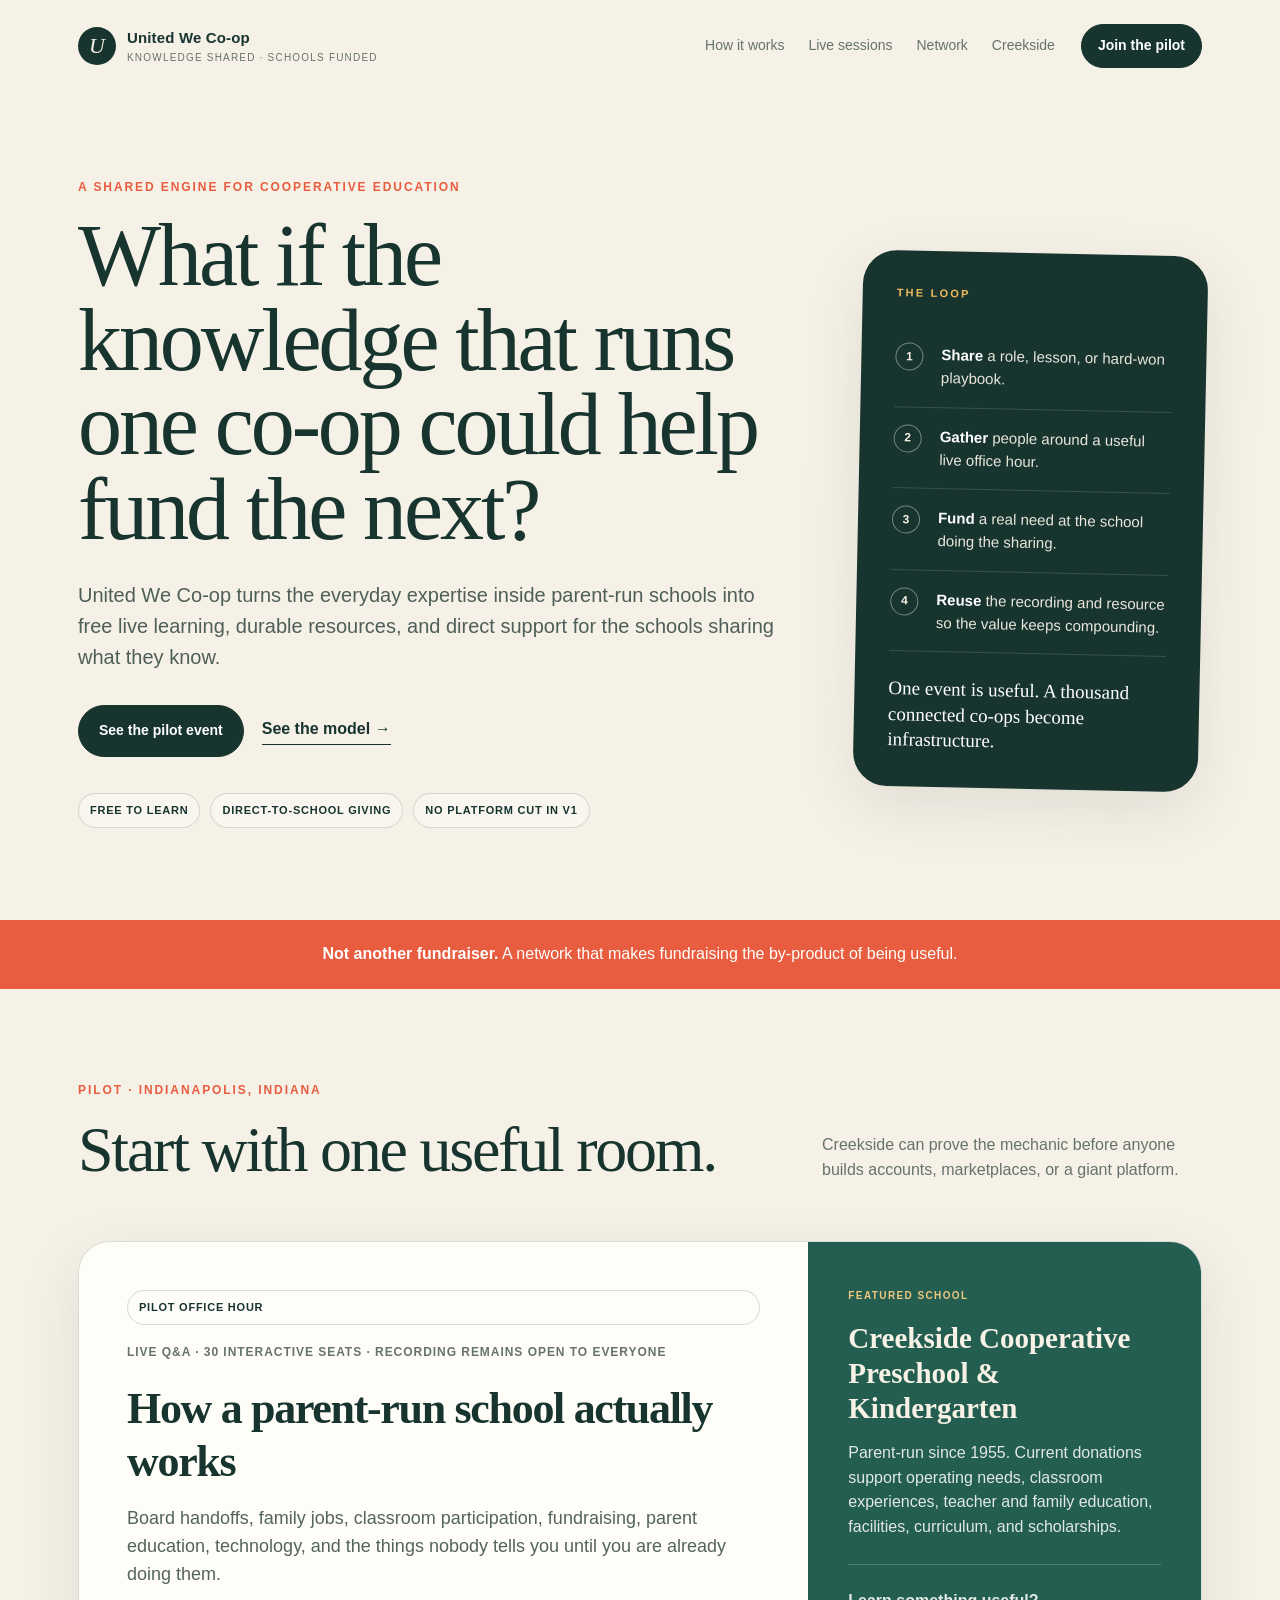
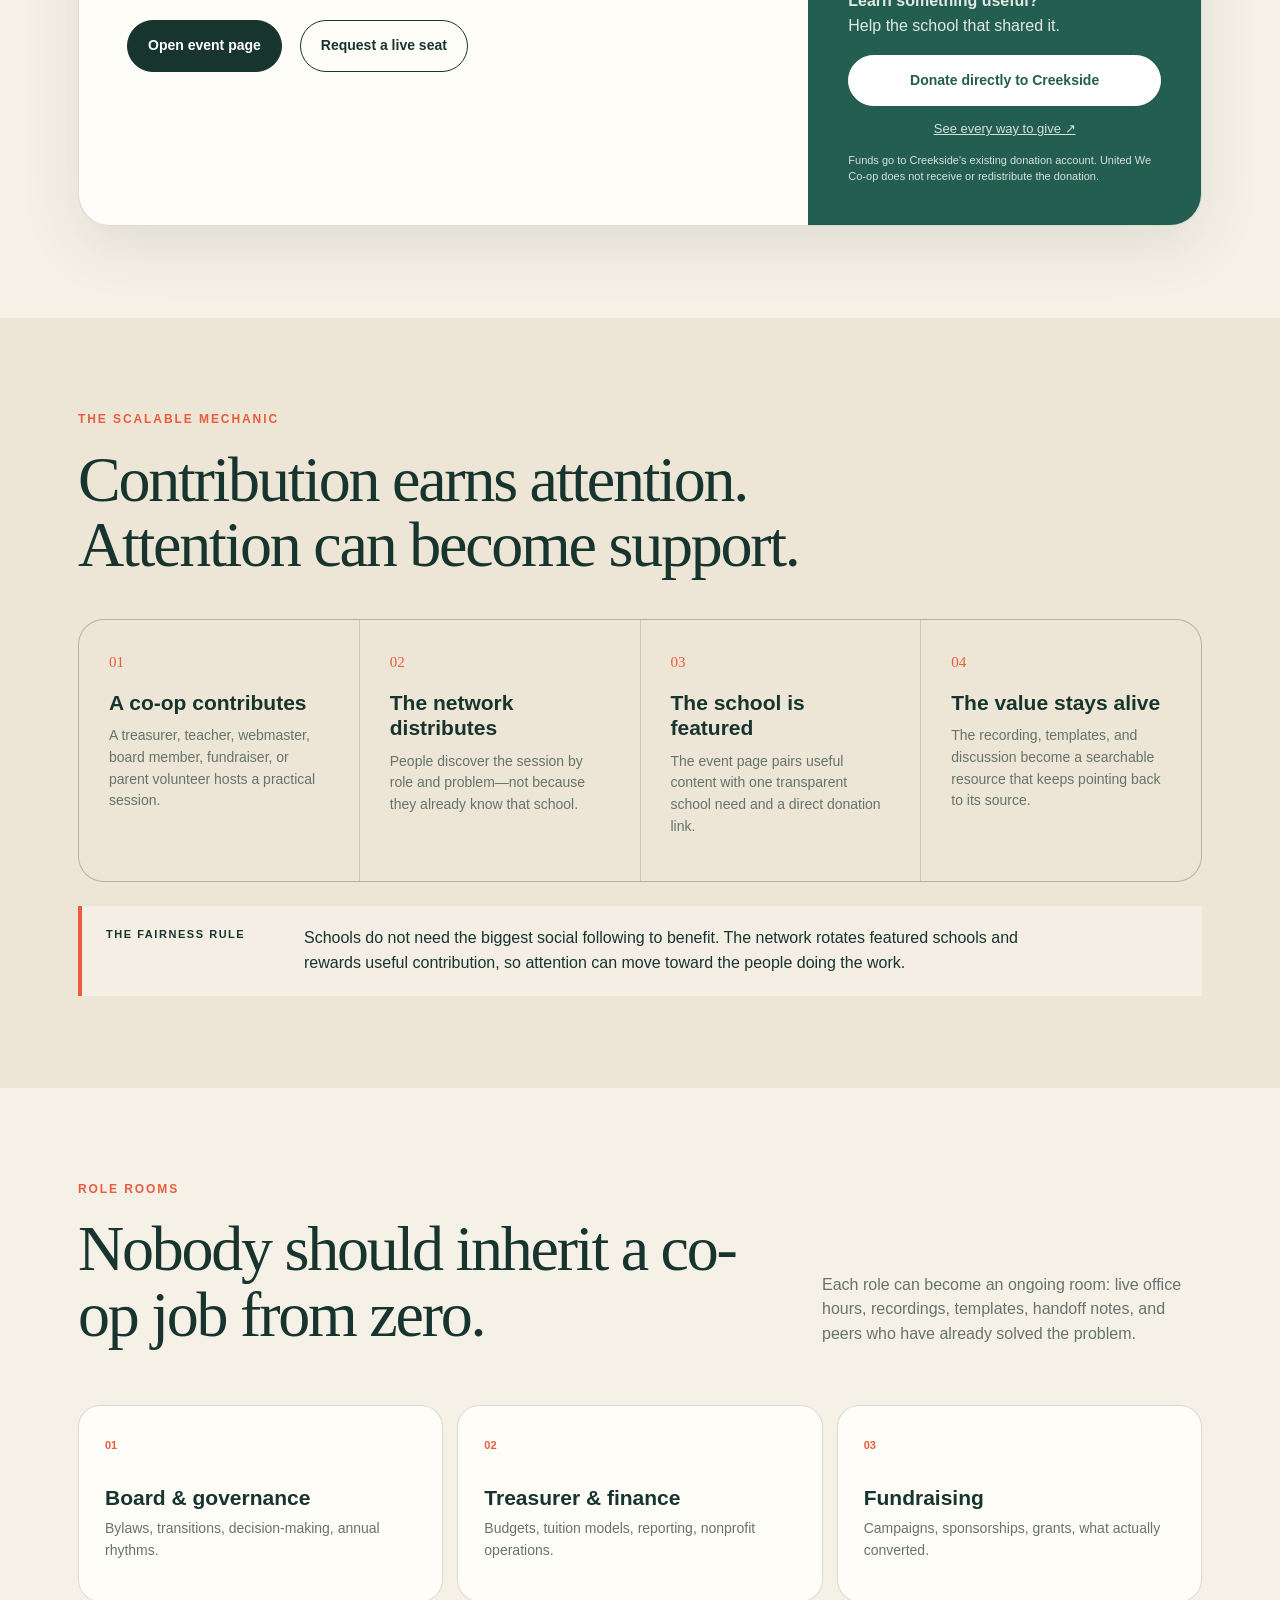
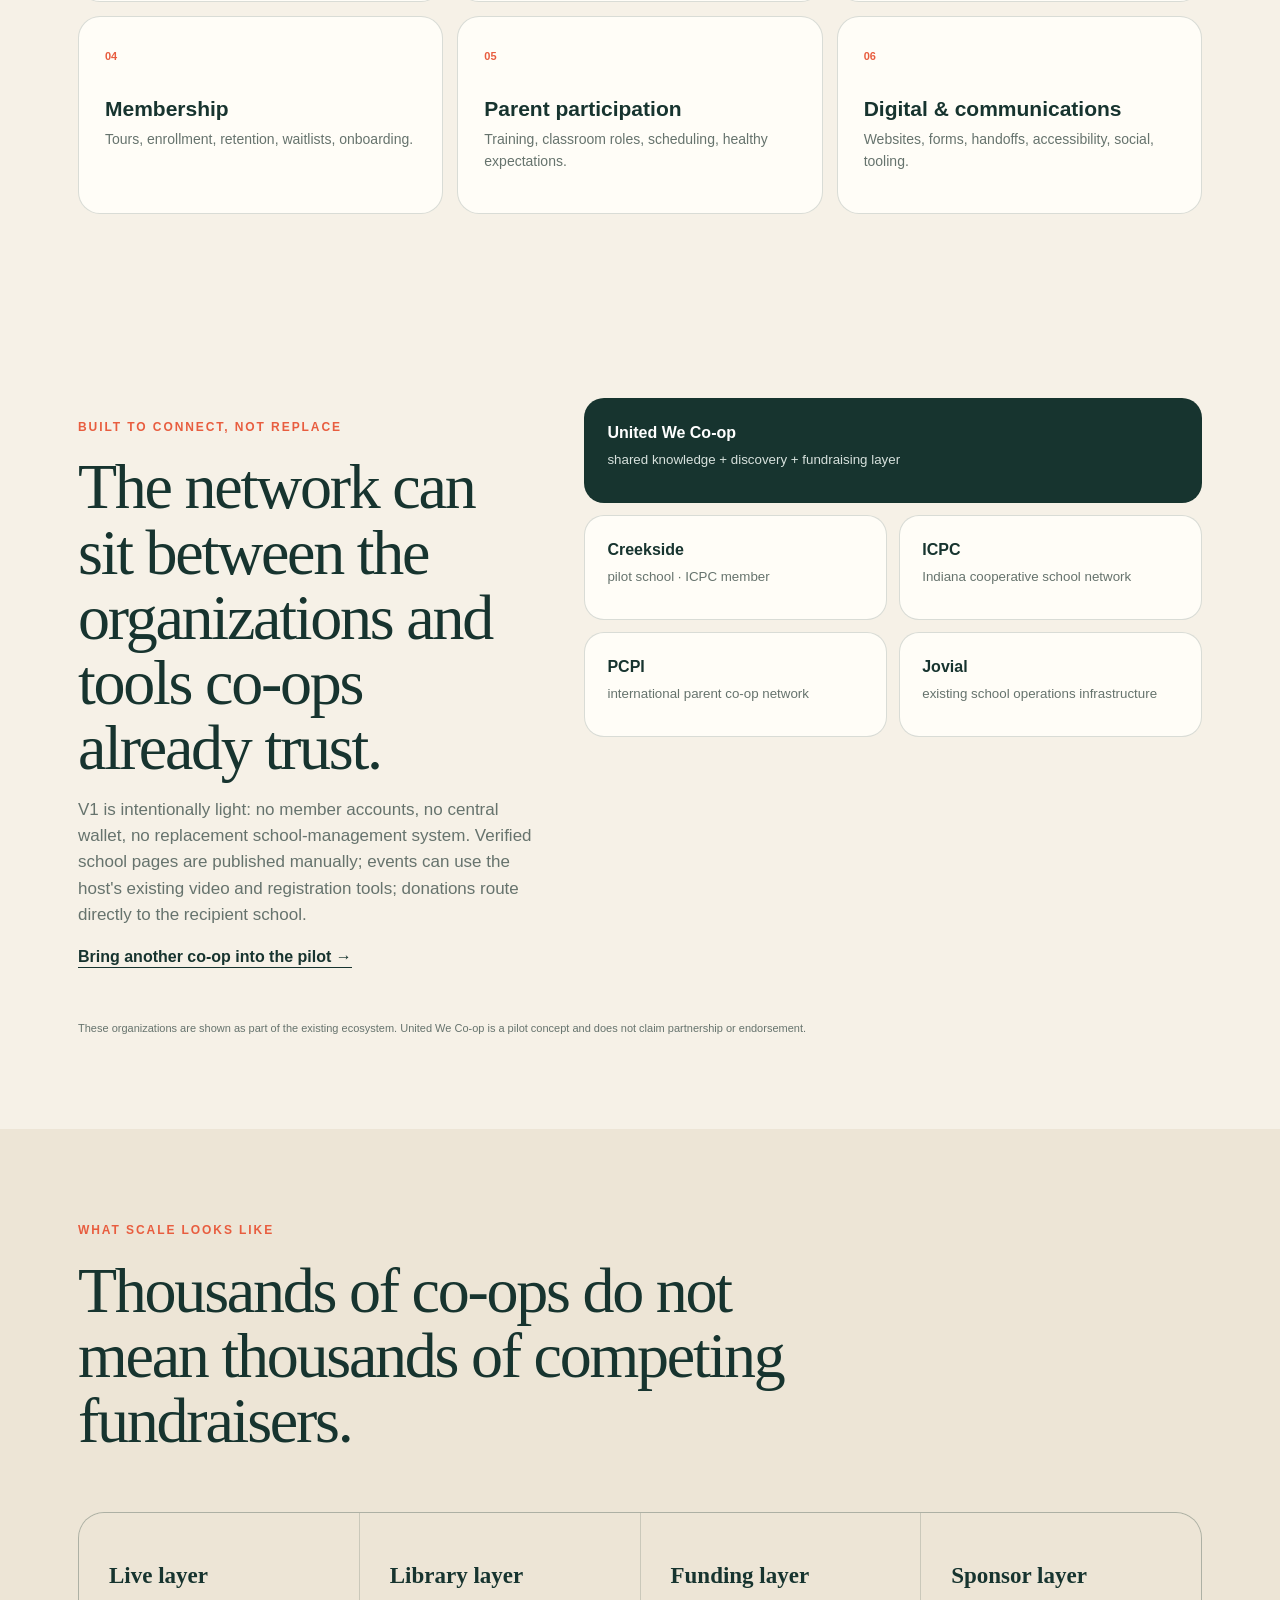
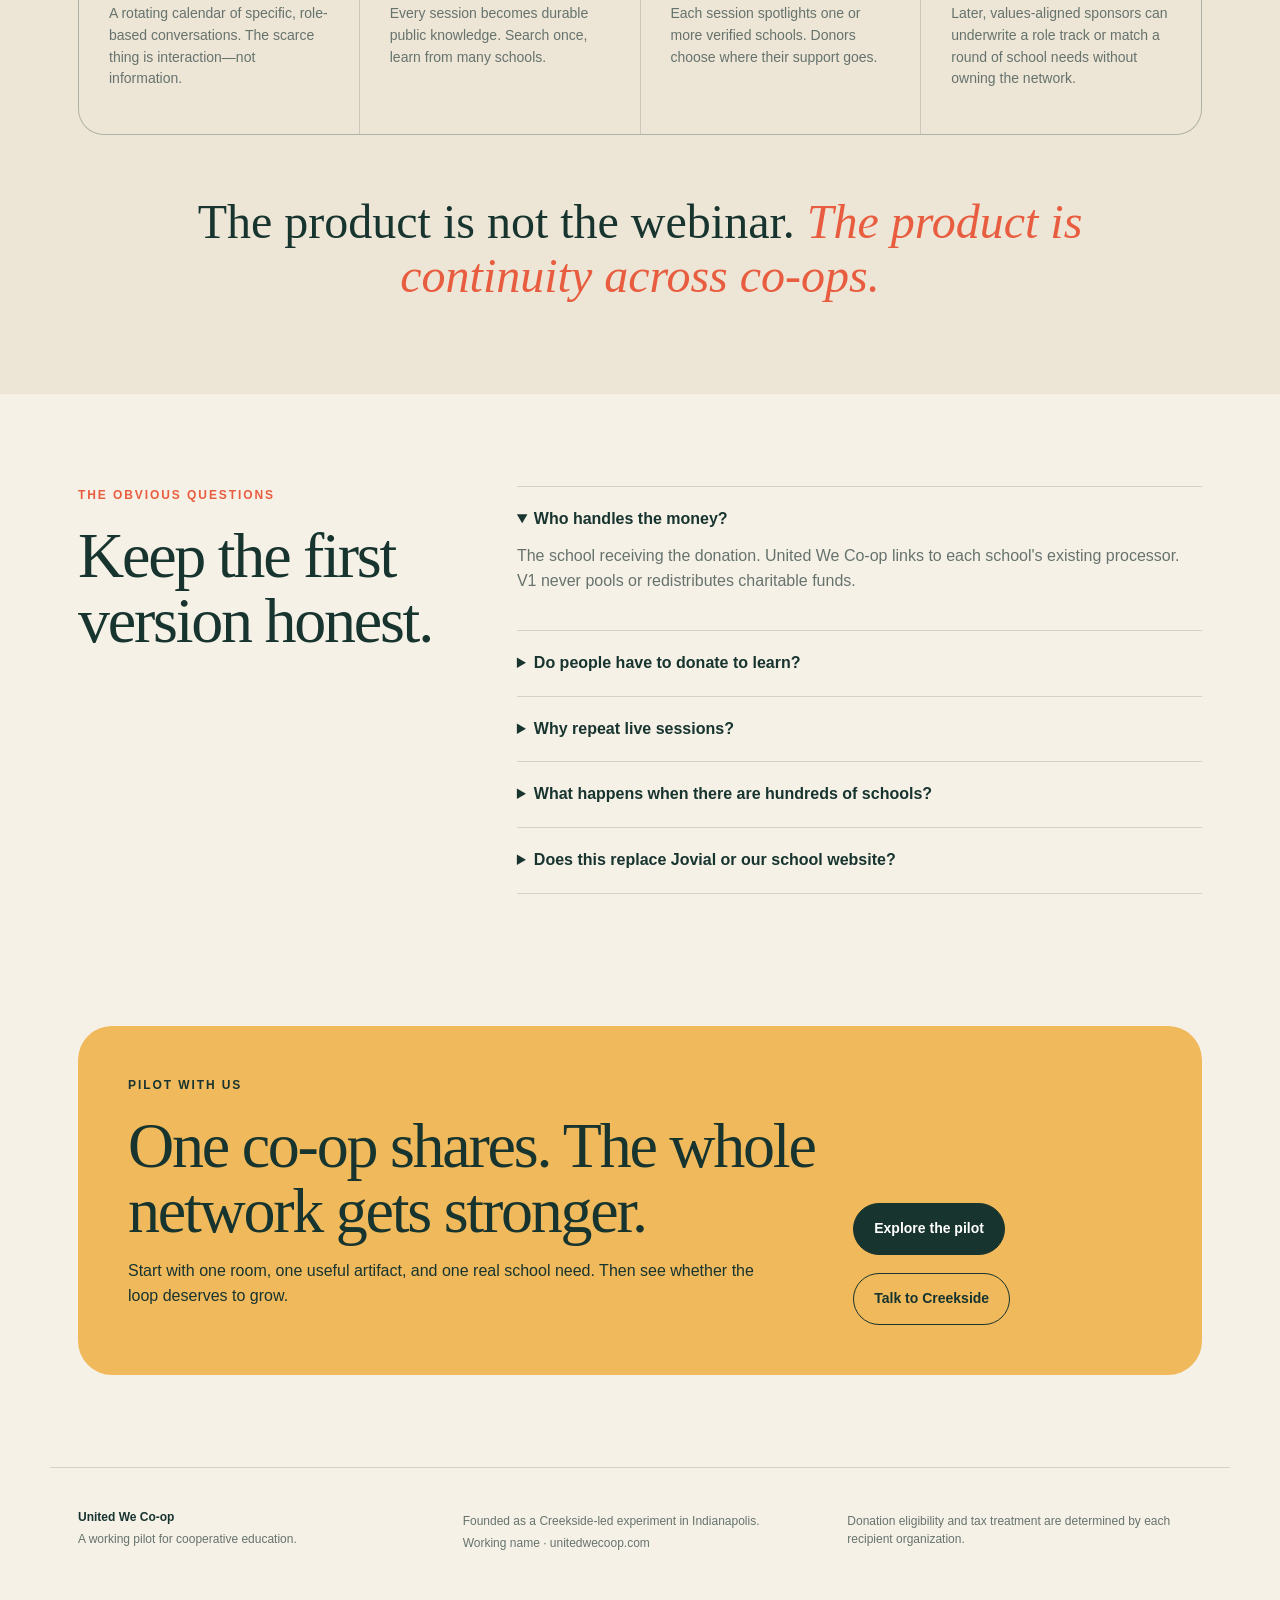
==== index.html @ facfd50f "Initial United We Co-op V1" ====
<!doctype html>
<html lang="en">
<head>
  <meta charset="utf-8">
  <meta name="viewport" content="width=device-width,initial-scale=1">
  <meta name="description" content="United We Co-op is a shared knowledge and fundraising network for cooperative education. Learn from people doing the work, then fund the schools making it possible.">
  <meta name="theme-color" content="#f4efe5">
  <title>United We Co-op — Knowledge shared. Schools funded.</title>
  <link rel="stylesheet" href="/styles.css">
  <script defer src="/app.js"></script>
</head>
<body>
  <a class="skip-link" href="#main">Skip to content</a>
  <header class="site-header">
    <a class="brand" href="/" aria-label="United We Co-op home">
      <span class="brand-mark" aria-hidden="true">U</span>
      <span><strong>United We Co-op</strong><small>knowledge shared · schools funded</small></span>
    </a>
    <nav class="nav" aria-label="Primary">
      <a href="#how">How it works</a>
      <a href="#live">Live sessions</a>
      <a href="#network">Network</a>
      <a href="/schools/creekside.html">Creekside</a>
    </nav>
    <a class="button button-small" href="mailto:fundraising@northeastcooperative.org?subject=United%20We%20Co-op%20pilot">Join the pilot</a>
  </header>

  <main id="main">
    <section class="hero section">
      <div class="eyebrow">A shared engine for cooperative education</div>
      <div class="hero-grid">
        <div>
          <h1>What if the knowledge that runs one co-op could help fund the next?</h1>
          <p class="lede">United We Co-op turns the everyday expertise inside parent-run schools into free live learning, durable resources, and direct support for the schools sharing what they know.</p>
          <div class="hero-actions">
            <a class="button" href="/events/how-a-coop-runs.html">See the pilot event</a>
            <a class="text-link" href="#how">See the model <span aria-hidden="true">→</span></a>
          </div>
          <div class="trust-row" aria-label="Pilot principles">
            <span>Free to learn</span><span>Direct-to-school giving</span><span>No platform cut in V1</span>
          </div>
        </div>
        <aside class="hero-card" aria-label="The United We Co-op loop">
          <div class="loop-label">THE LOOP</div>
          <ol class="loop">
            <li><b>1</b><span><strong>Share</strong> a role, lesson, or hard-won playbook.</span></li>
            <li><b>2</b><span><strong>Gather</strong> people around a useful live office hour.</span></li>
            <li><b>3</b><span><strong>Fund</strong> a real need at the school doing the sharing.</span></li>
            <li><b>4</b><span><strong>Reuse</strong> the recording and resource so the value keeps compounding.</span></li>
          </ol>
          <p class="loop-note">One event is useful. A thousand connected co-ops become infrastructure.</p>
        </aside>
      </div>
    </section>

    <section class="signal-strip" aria-label="Core promise">
      <p><strong>Not another fundraiser.</strong> A network that makes fundraising the by-product of being useful.</p>
    </section>

    <section id="live" class="section">
      <div class="section-heading">
        <div>
          <div class="eyebrow">Pilot · Indianapolis, Indiana</div>
          <h2>Start with one useful room.</h2>
        </div>
        <p>Creekside can prove the mechanic before anyone builds accounts, marketplaces, or a giant platform.</p>
      </div>

      <article class="event-feature">
        <div class="event-main">
          <div class="pill">Pilot office hour</div>
          <p class="event-meta">Live Q&amp;A · 30 interactive seats · recording remains open to everyone</p>
          <h3>How a parent-run school actually works</h3>
          <p>Board handoffs, family jobs, classroom participation, fundraising, parent education, technology, and the things nobody tells you until you are already doing them.</p>
          <div class="event-actions">
            <a class="button" href="/events/how-a-coop-runs.html">Open event page</a>
            <a class="button button-ghost" href="mailto:fundraising@northeastcooperative.org?subject=Reserve%20a%20seat%20-%20United%20We%20Co-op%20pilot&body=Hi%20Creekside%20team%2C%0A%0AI%27d%20like%20to%20join%20the%20pilot%20United%20We%20Co-op%20office%20hour.%0A%0AName%3A%0ACo-op%20or%20school%20(if%20applicable)%3A%0ARole%3A%0A">Request a live seat</a>
          </div>
        </div>
        <div class="fund-card">
          <span class="fund-label">Featured school</span>
          <h3>Creekside Cooperative Preschool &amp; Kindergarten</h3>
          <p>Parent-run since 1955. Current donations support operating needs, classroom experiences, teacher and family education, facilities, curriculum, and scholarships.</p>
          <div class="fund-divider"></div>
          <p class="fund-prompt"><strong>Learn something useful?</strong><br>Help the school that shared it.</p>
          <a class="button button-full" href="https://www.paypal.com/donate/?hosted_button_id=DT3FKRWT46ZMU" target="_blank" rel="noopener">Donate directly to Creekside</a>
          <a class="quiet-link" href="https://creeksidecoop.org/fundraising/" target="_blank" rel="noopener">See every way to give ↗</a>
          <small>Funds go to Creekside's existing donation account. United We Co-op does not receive or redistribute the donation.</small>
        </div>
      </article>
    </section>

    <section id="how" class="section section-tint">
      <div class="section-heading narrow">
        <div>
          <div class="eyebrow">The scalable mechanic</div>
          <h2>Contribution earns attention. Attention can become support.</h2>
        </div>
      </div>
      <div class="steps-grid">
        <article><span class="step-no">01</span><h3>A co-op contributes</h3><p>A treasurer, teacher, webmaster, board member, fundraiser, or parent volunteer hosts a practical session.</p></article>
        <article><span class="step-no">02</span><h3>The network distributes</h3><p>People discover the session by role and problem—not because they already know that school.</p></article>
        <article><span class="step-no">03</span><h3>The school is featured</h3><p>The event page pairs useful content with one transparent school need and a direct donation link.</p></article>
        <article><span class="step-no">04</span><h3>The value stays alive</h3><p>The recording, templates, and discussion become a searchable resource that keeps pointing back to its source.</p></article>
      </div>
      <div class="principle">
        <span>THE FAIRNESS RULE</span>
        <p>Schools do not need the biggest social following to benefit. The network rotates featured schools and rewards useful contribution, so attention can move toward the people doing the work.</p>
      </div>
    </section>

    <section class="section">
      <div class="section-heading">
        <div><div class="eyebrow">Role rooms</div><h2>Nobody should inherit a co-op job from zero.</h2></div>
        <p>Each role can become an ongoing room: live office hours, recordings, templates, handoff notes, and peers who have already solved the problem.</p>
      </div>
      <div class="role-grid">
        <article><span>01</span><h3>Board &amp; governance</h3><p>Bylaws, transitions, decision-making, annual rhythms.</p></article>
        <article><span>02</span><h3>Treasurer &amp; finance</h3><p>Budgets, tuition models, reporting, nonprofit operations.</p></article>
        <article><span>03</span><h3>Fundraising</h3><p>Campaigns, sponsorships, grants, what actually converted.</p></article>
        <article><span>04</span><h3>Membership</h3><p>Tours, enrollment, retention, waitlists, onboarding.</p></article>
        <article><span>05</span><h3>Parent participation</h3><p>Training, classroom roles, scheduling, healthy expectations.</p></article>
        <article><span>06</span><h3>Digital &amp; communications</h3><p>Websites, forms, handoffs, accessibility, social, tooling.</p></article>
      </div>
    </section>

    <section id="network" class="section network-section">
      <div class="network-copy">
        <div class="eyebrow">Built to connect, not replace</div>
        <h2>The network can sit between the organizations and tools co-ops already trust.</h2>
        <p>V1 is intentionally light: no member accounts, no central wallet, no replacement school-management system. Verified school pages are published manually; events can use the host's existing video and registration tools; donations route directly to the recipient school.</p>
        <a class="text-link" href="mailto:fundraising@northeastcooperative.org?subject=United%20We%20Co-op%20network%20conversation">Bring another co-op into the pilot →</a>
      </div>
      <div class="network-map" aria-label="Organizations in the current cooperative education landscape">
        <div class="network-node primary-node"><strong>United We Co-op</strong><small>shared knowledge + discovery + fundraising layer</small></div>
        <a class="network-node" href="https://creeksidecoop.org/" target="_blank" rel="noopener"><strong>Creekside</strong><small>pilot school · ICPC member</small></a>
        <a class="network-node" href="https://indianapreschoolcoops.org/" target="_blank" rel="noopener"><strong>ICPC</strong><small>Indiana cooperative school network</small></a>
        <a class="network-node" href="https://www.preschools.coop/" target="_blank" rel="noopener"><strong>PCPI</strong><small>international parent co-op network</small></a>
        <a class="network-node" href="https://www.jovial.org/" target="_blank" rel="noopener"><strong>Jovial</strong><small>existing school operations infrastructure</small></a>
      </div>
      <p class="network-disclaimer">These organizations are shown as part of the existing ecosystem. United We Co-op is a pilot concept and does not claim partnership or endorsement.</p>
    </section>

    <section class="section section-tint">
      <div class="section-heading">
        <div><div class="eyebrow">What scale looks like</div><h2>Thousands of co-ops do not mean thousands of competing fundraisers.</h2></div>
      </div>
      <div class="scale-grid">
        <article><strong>Live layer</strong><p>A rotating calendar of specific, role-based conversations. The scarce thing is interaction—not information.</p></article>
        <article><strong>Library layer</strong><p>Every session becomes durable public knowledge. Search once, learn from many schools.</p></article>
        <article><strong>Funding layer</strong><p>Each session spotlights one or more verified schools. Donors choose where their support goes.</p></article>
        <article><strong>Sponsor layer</strong><p>Later, values-aligned sponsors can underwrite a role track or match a round of school needs without owning the network.</p></article>
      </div>
      <div class="big-line">The product is not the webinar. <em>The product is continuity across co-ops.</em></div>
    </section>

    <section class="section faq-section">
      <div><div class="eyebrow">The obvious questions</div><h2>Keep the first version honest.</h2></div>
      <div class="faq-list">
        <details open><summary>Who handles the money?</summary><p>The school receiving the donation. United We Co-op links to each school's existing processor. V1 never pools or redistributes charitable funds.</p></details>
        <details><summary>Do people have to donate to learn?</summary><p>No. Live participation can be capacity-limited, but knowledge stays accessible. Giving is a direct invitation: if the resource helped you, help the school that produced it.</p></details>
        <details><summary>Why repeat live sessions?</summary><p>Because people, rules, tools, and problems change. Live rooms create new questions and relationships; the library captures the durable parts. Repetition is how the network stays current.</p></details>
        <details><summary>What happens when there are hundreds of schools?</summary><p>Discovery becomes role- and problem-based. Schools take turns in featured rounds, co-host sessions, and contribute resources. The network can later add matching sponsors and regional or topic-based cohorts.</p></details>
        <details><summary>Does this replace Jovial or our school website?</summary><p>No. Not in V1. It is a shared discovery, learning, and fundraising layer. Administrative software can remain exactly where it is until users prove a reason to change it.</p></details>
      </div>
    </section>

    <section class="section closing">
      <div class="closing-card">
        <div><div class="eyebrow">Pilot with us</div><h2>One co-op shares. The whole network gets stronger.</h2><p>Start with one room, one useful artifact, and one real school need. Then see whether the loop deserves to grow.</p></div>
        <div class="closing-actions">
          <a class="button" href="/events/how-a-coop-runs.html">Explore the pilot</a>
          <a class="button button-ghost" href="mailto:fundraising@northeastcooperative.org?subject=United%20We%20Co-op%20pilot">Talk to Creekside</a>
        </div>
      </div>
    </section>
  </main>

  <footer class="site-footer">
    <div><strong>United We Co-op</strong><p>A working pilot for cooperative education.</p></div>
    <div><p>Founded as a Creekside-led experiment in Indianapolis.</p><p>Working name · unitedwecoop.com</p></div>
    <div><p>Donation eligibility and tax treatment are determined by each recipient organization.</p></div>
  </footer>
</body>
</html>
---- styles.css ----
:root{
  --ink:#17342f;--muted:#66736d;--paper:#f6f1e7;--paper-2:#ede5d6;--card:#fffdf7;
  --accent:#e85d3f;--accent-2:#efb95c;--green:#245e50;--line:rgba(23,52,47,.16);
  --shadow:0 20px 60px rgba(35,53,44,.10);--radius:26px;--max:1180px
}
*{box-sizing:border-box}html{scroll-behavior:smooth}body{margin:0;background:var(--paper);color:var(--ink);font-family:Inter,ui-sans-serif,-apple-system,BlinkMacSystemFont,"Segoe UI",sans-serif;line-height:1.55}
a{color:inherit}.skip-link{position:absolute;left:-9999px}.skip-link:focus{left:1rem;top:1rem;background:#fff;padding:.8rem 1rem;z-index:100}
.site-header{max-width:var(--max);margin:auto;padding:24px 28px;display:flex;align-items:center;gap:26px;position:relative;z-index:4}
.brand{display:flex;align-items:center;gap:11px;text-decoration:none;margin-right:auto}.brand-mark{display:grid;place-items:center;width:38px;height:38px;border-radius:50%;background:var(--ink);color:var(--paper);font-family:Georgia,serif;font-size:22px;font-style:italic}.brand strong,.brand small{display:block}.brand strong{font-size:15px;letter-spacing:.01em}.brand small{font-size:10px;color:var(--muted);text-transform:uppercase;letter-spacing:.12em}
.nav{display:flex;gap:24px}.nav a{text-decoration:none;font-size:14px;color:var(--muted)}.nav a:hover{color:var(--ink)}
.section{max-width:var(--max);margin:auto;padding:92px 28px}.hero{padding-top:86px}.hero-grid{display:grid;grid-template-columns:1.35fr .65fr;gap:64px;align-items:center}.eyebrow{font-size:12px;font-weight:800;letter-spacing:.16em;text-transform:uppercase;color:var(--accent);margin-bottom:18px}
h1,h2,h3,p{margin-top:0}h1,h2{font-family:Georgia,"Times New Roman",serif;font-weight:500;letter-spacing:-.035em}h1{font-size:clamp(50px,7vw,88px);line-height:.96;max-width:900px;margin-bottom:28px}h2{font-size:clamp(38px,5vw,64px);line-height:1.02;margin-bottom:16px}h3{font-size:21px;line-height:1.2}.lede{font-size:20px;max-width:760px;color:#4e5e58}.hero-actions,.event-actions,.closing-actions{display:flex;align-items:center;gap:18px;flex-wrap:wrap;margin-top:32px}
.button{display:inline-flex;align-items:center;justify-content:center;border-radius:999px;background:var(--ink);color:white;padding:14px 20px;text-decoration:none;font-weight:750;font-size:14px;border:1px solid var(--ink);transition:.2s transform,.2s background}.button:hover{transform:translateY(-2px);background:#0d2823}.button-small{padding:10px 16px}.button-ghost{background:transparent;color:var(--ink)}.button-ghost:hover{background:rgba(23,52,47,.06)}.button-full{width:100%}.text-link{font-weight:750;text-decoration:none;border-bottom:1px solid currentColor;padding-bottom:2px}.quiet-link{display:block;text-align:center;margin:13px 0 4px;font-size:13px;color:var(--muted)}
.trust-row{display:flex;gap:10px;flex-wrap:wrap;margin-top:36px}.trust-row span,.pill{font-size:11px;font-weight:800;letter-spacing:.07em;text-transform:uppercase;border:1px solid var(--line);border-radius:999px;padding:8px 11px;background:rgba(255,255,255,.32)}
.hero-card{background:var(--ink);color:#f9f2e6;border-radius:34px;padding:34px;box-shadow:var(--shadow);transform:rotate(1.2deg)}.loop-label{font-size:11px;letter-spacing:.2em;color:#efb95c;font-weight:900}.loop{list-style:none;padding:0;margin:24px 0}.loop li{display:grid;grid-template-columns:34px 1fr;gap:12px;padding:17px 0;border-bottom:1px solid rgba(255,255,255,.14)}.loop li b{width:28px;height:28px;border-radius:50%;border:1px solid rgba(255,255,255,.4);display:grid;place-items:center;font-size:12px}.loop li span{font-size:15px;color:#e9e6dc}.loop li strong{color:white}.loop-note{font-family:Georgia,serif;font-size:19px;line-height:1.35;margin:22px 0 0;color:#fff}
.signal-strip{background:var(--accent);color:#fff;padding:22px 28px;text-align:center}.signal-strip p{margin:0;font-size:16px}
.section-heading{display:flex;justify-content:space-between;gap:50px;align-items:end;margin-bottom:42px}.section-heading>div{max-width:760px}.section-heading>p{max-width:380px;color:var(--muted)}.section-heading.narrow{display:block;max-width:820px}
.event-feature{display:grid;grid-template-columns:1.3fr .7fr;border:1px solid var(--line);background:var(--card);border-radius:32px;overflow:hidden;box-shadow:var(--shadow)}.event-main{padding:48px}.event-main h3{font-family:Georgia,serif;font-size:44px;letter-spacing:-.03em;margin:22px 0 16px}.event-main>p:not(.event-meta){font-size:18px;color:#53645e;max-width:680px}.event-meta{margin:18px 0 0;font-size:12px;color:var(--muted);font-weight:700;text-transform:uppercase;letter-spacing:.08em}.fund-card{padding:40px;background:var(--green);color:#f7f1e6}.fund-label{font-size:10px;font-weight:900;letter-spacing:.14em;text-transform:uppercase;color:#efc77f}.fund-card h3{font-family:Georgia,serif;font-size:29px;margin:15px 0}.fund-card p{color:#e1e9e4}.fund-divider{height:1px;background:rgba(255,255,255,.2);margin:24px 0}.fund-prompt{font-size:16px}.fund-card .button{background:#fff;color:var(--green);border-color:#fff}.fund-card .quiet-link,.fund-card small{color:#d5e2dc}.fund-card small{display:block;font-size:11px;line-height:1.45;margin-top:14px}
.section-tint{max-width:none;background:var(--paper-2);padding-left:max(28px,calc((100vw - var(--max))/2 + 28px));padding-right:max(28px,calc((100vw - var(--max))/2 + 28px))}
.steps-grid,.scale-grid{display:grid;grid-template-columns:repeat(4,1fr);gap:1px;background:var(--line);border:1px solid var(--line);border-radius:26px;overflow:hidden}.steps-grid article,.scale-grid article{background:var(--paper-2);padding:30px}.steps-grid h3,.scale-grid strong{margin:15px 0 10px;display:block}.steps-grid p,.scale-grid p{color:var(--muted);font-size:14px}.step-no{font-family:Georgia,serif;font-size:15px;color:var(--accent)}.principle{margin-top:24px;border-left:4px solid var(--accent);padding:20px 24px;background:rgba(255,255,255,.35);display:grid;grid-template-columns:180px 1fr;gap:18px}.principle span{font-size:11px;font-weight:900;letter-spacing:.14em}.principle p{margin:0;max-width:760px}
.role-grid{display:grid;grid-template-columns:repeat(3,1fr);gap:14px}.role-grid article{background:var(--card);border:1px solid var(--line);border-radius:22px;padding:26px;min-height:180px}.role-grid article span{font-size:11px;color:var(--accent);font-weight:900}.role-grid h3{margin:28px 0 8px}.role-grid p{font-size:14px;color:var(--muted)}
.network-section{display:grid;grid-template-columns:.85fr 1.15fr;gap:50px;align-items:start}.network-copy{padding-top:20px}.network-copy p{color:var(--muted);font-size:17px}.network-map{display:grid;grid-template-columns:1fr 1fr;gap:12px;position:relative}.network-node{display:flex;flex-direction:column;gap:4px;padding:22px;border-radius:20px;border:1px solid var(--line);background:var(--card);text-decoration:none;min-height:105px}.network-node small{color:var(--muted)}.primary-node{grid-column:1/-1;background:var(--ink);color:white}.primary-node small{color:#d7e1dd}.network-disclaimer{grid-column:1/-1;font-size:11px;color:var(--muted);margin:0}
.scale-grid article{background:var(--paper-2)}.scale-grid strong{font-family:Georgia,serif;font-size:23px}.big-line{font-family:Georgia,serif;font-size:clamp(28px,4vw,48px);line-height:1.12;margin:60px auto 0;max-width:1000px;text-align:center}.big-line em{color:var(--accent)}
.faq-section{display:grid;grid-template-columns:.7fr 1.3fr;gap:70px}.faq-list details{border-top:1px solid var(--line);padding:20px 0}.faq-list details:last-child{border-bottom:1px solid var(--line)}summary{cursor:pointer;font-weight:800;font-size:16px}.faq-list p{color:var(--muted);padding-top:12px;max-width:680px}
.closing{padding-top:40px}.closing-card{background:var(--accent-2);border-radius:34px;padding:50px;display:flex;align-items:end;justify-content:space-between;gap:30px}.closing-card h2{max-width:760px}.closing-card p{max-width:660px}.closing-card .eyebrow{color:var(--ink)}
.site-footer{max-width:var(--max);margin:auto;padding:40px 28px 70px;border-top:1px solid var(--line);display:grid;grid-template-columns:1fr 1fr 1fr;gap:30px;font-size:12px;color:var(--muted)}.site-footer strong{color:var(--ink)}.site-footer p{margin:4px 0}
.subpage-hero{max-width:900px}.subpage-hero h1{font-size:clamp(48px,6vw,76px)}.back-link{font-size:13px;text-decoration:none;color:var(--muted);font-weight:700}.content-grid{display:grid;grid-template-columns:1.25fr .75fr;gap:34px;align-items:start}.content-card{border:1px solid var(--line);background:var(--card);border-radius:28px;padding:34px}.content-card h2{font-size:35px}.agenda{list-style:none;padding:0}.agenda li{padding:16px 0;border-bottom:1px solid var(--line);display:grid;grid-template-columns:70px 1fr;gap:16px}.agenda time{font-size:12px;font-weight:800;color:var(--accent)}.sticky{position:sticky;top:24px}
.badge{display:inline-flex;align-items:center;gap:6px;border-radius:999px;padding:7px 10px;background:#e2efe7;color:#1e5d46;font-size:11px;font-weight:900;text-transform:uppercase;letter-spacing:.08em}
.school-facts{display:grid;grid-template-columns:repeat(3,1fr);gap:12px}.school-facts div{border:1px solid var(--line);border-radius:18px;padding:18px;background:var(--card)}.school-facts strong{display:block;font-family:Georgia,serif;font-size:24px}.school-facts span{font-size:11px;color:var(--muted);text-transform:uppercase;letter-spacing:.08em}
@media(max-width:900px){.nav{display:none}.site-header{padding:18px}.hero-grid,.event-feature,.network-section,.faq-section,.content-grid{grid-template-columns:1fr}.hero{padding-top:58px}.hero-card{transform:none}.section{padding:66px 20px}.section-tint{padding-left:20px;padding-right:20px}.section-heading{display:block}.steps-grid,.scale-grid{grid-template-columns:1fr 1fr}.role-grid{grid-template-columns:1fr 1fr}.closing-card{display:block}.site-footer{grid-template-columns:1fr}.sticky{position:static}}
@media(max-width:600px){h1{font-size:49px}.site-header .button-small{display:none}.steps-grid,.scale-grid,.role-grid,.school-facts{grid-template-columns:1fr}.event-main,.fund-card,.closing-card{padding:28px}.event-main h3{font-size:36px}.principle{grid-template-columns:1fr}.network-map{grid-template-columns:1fr}.primary-node{grid-column:auto}.trust-row{gap:7px}}
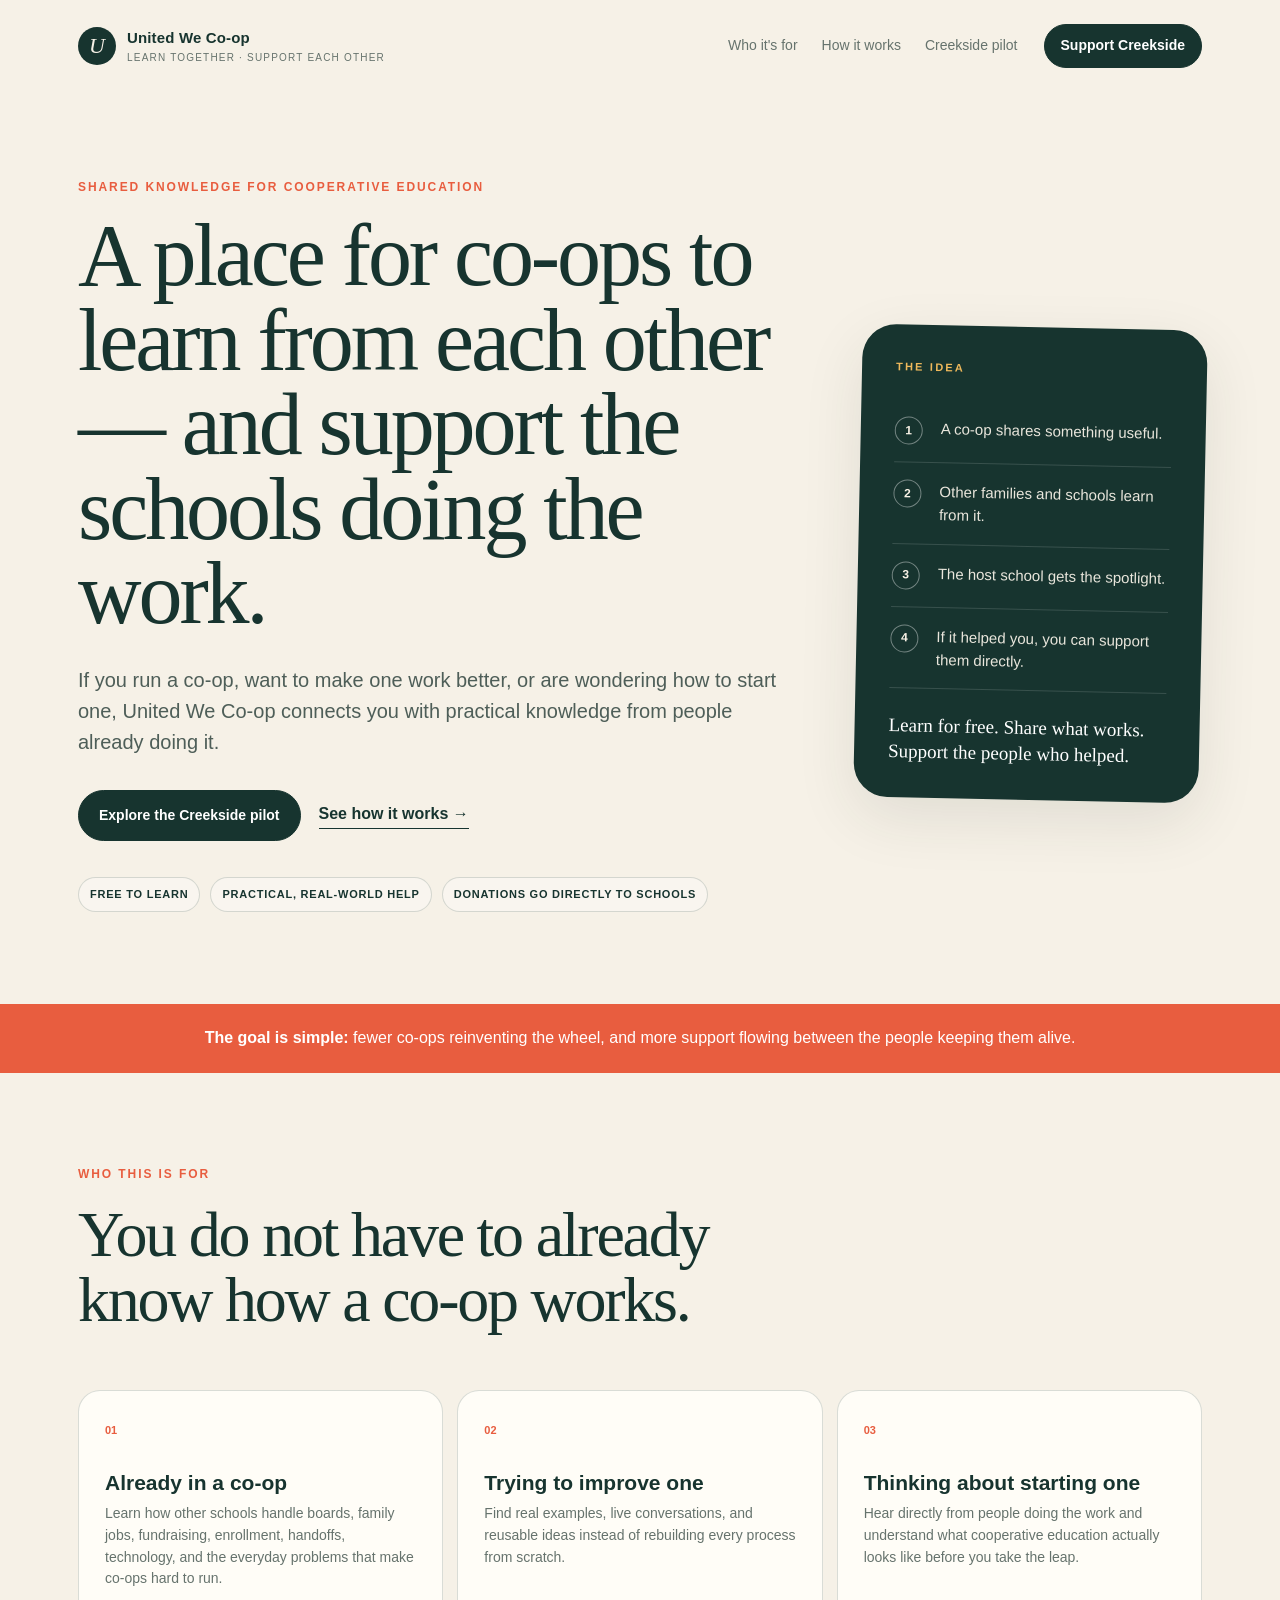
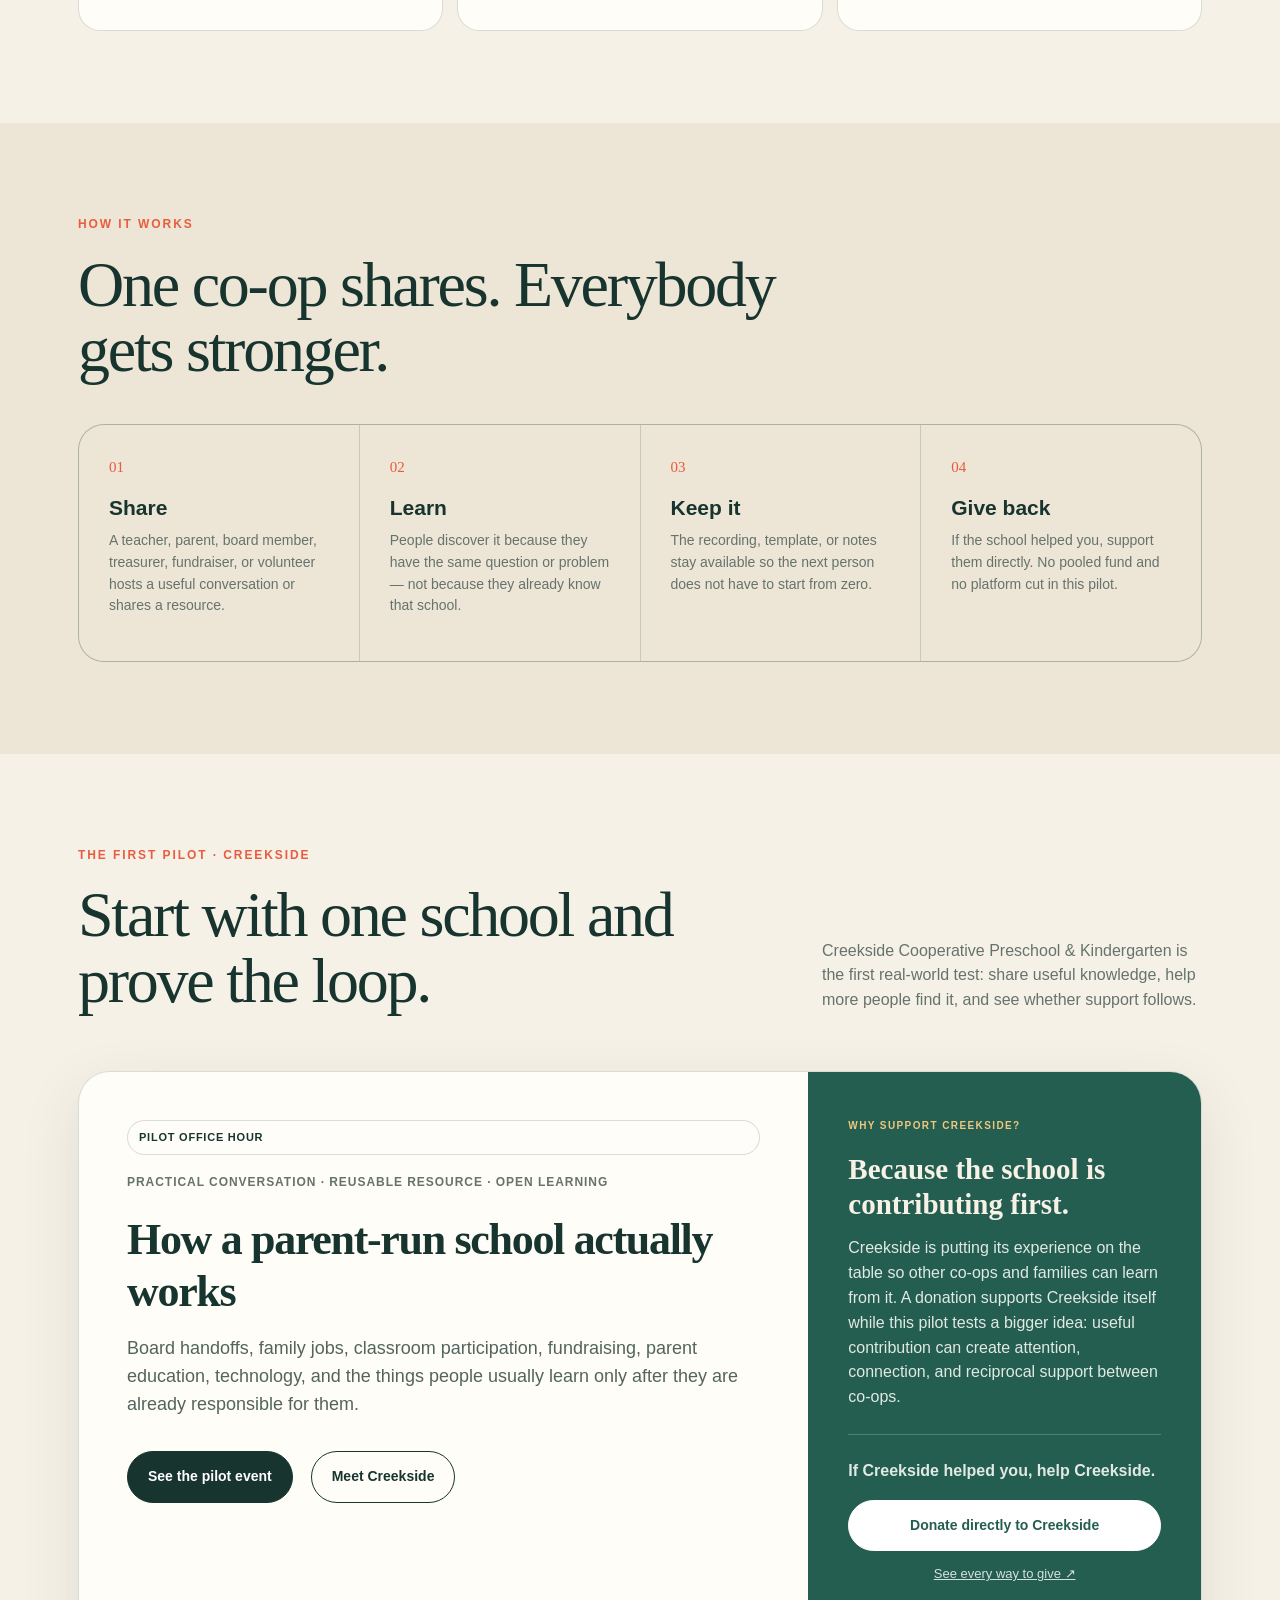
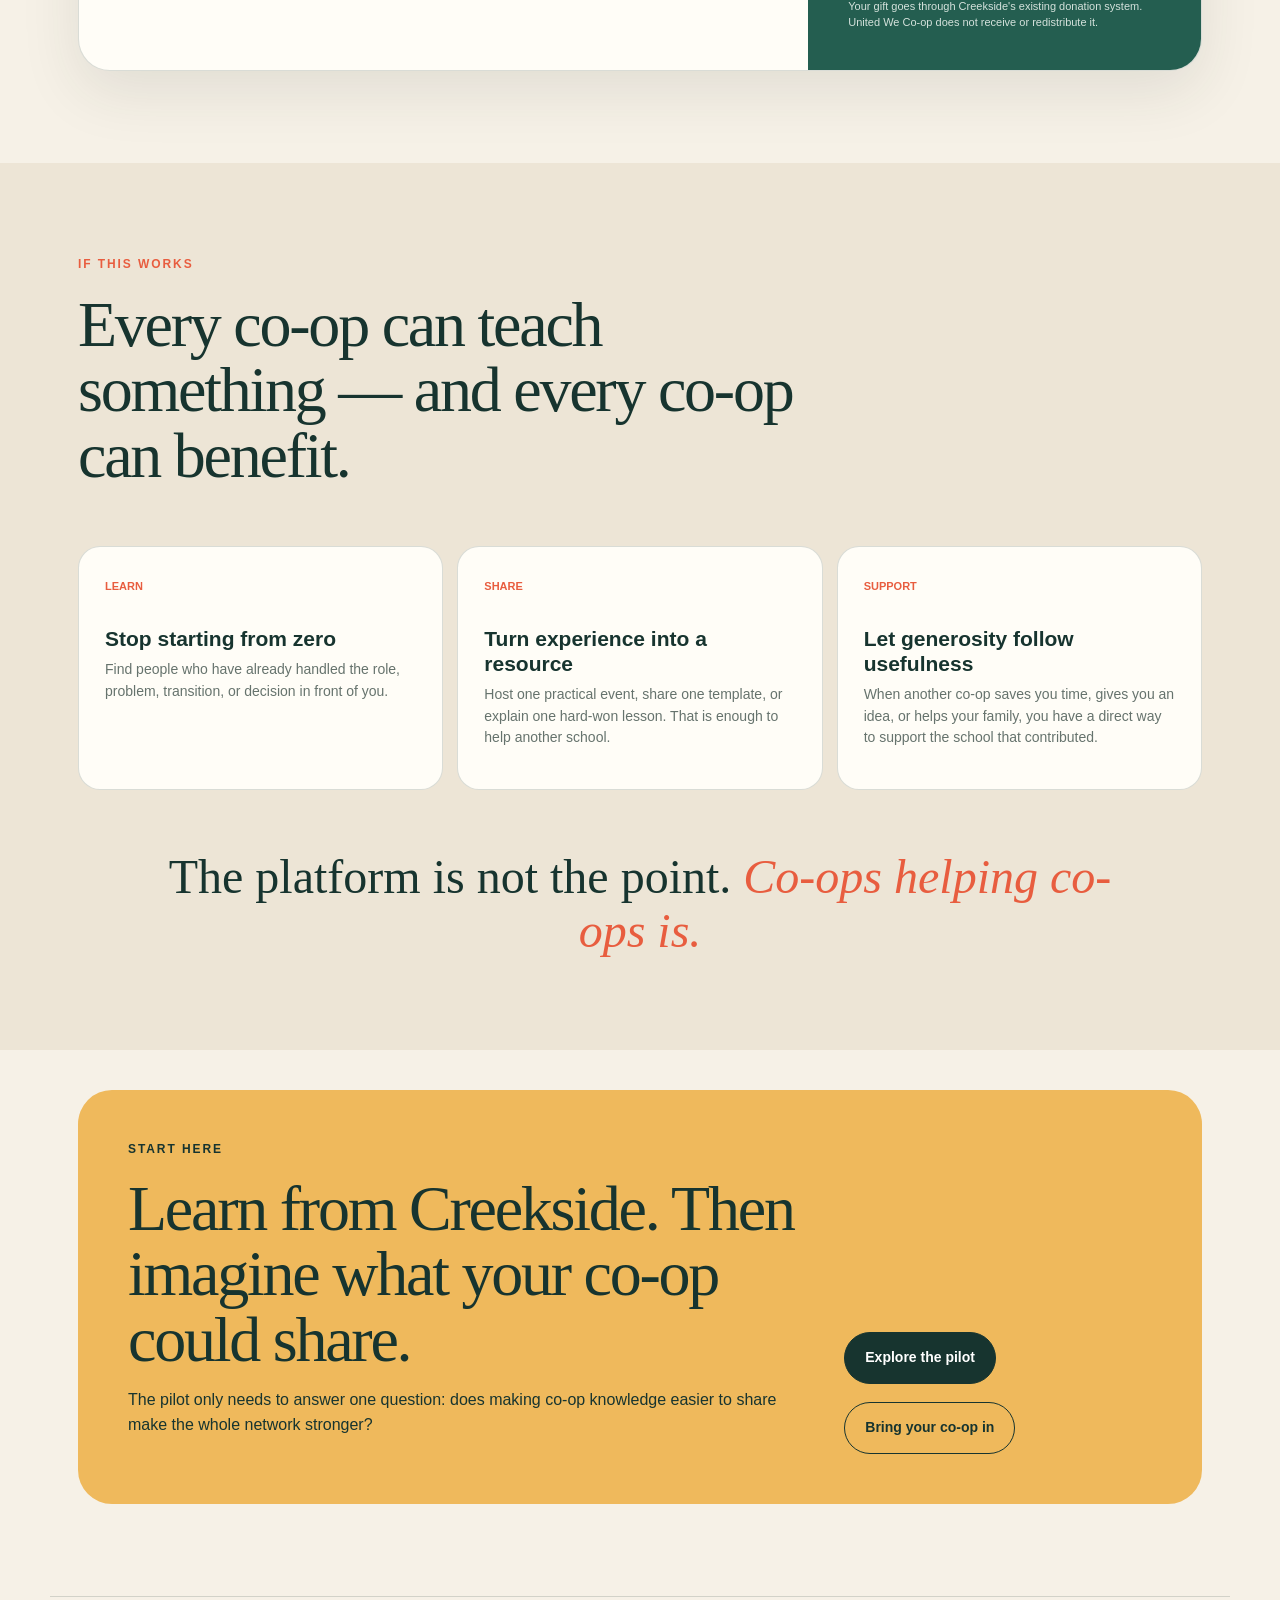
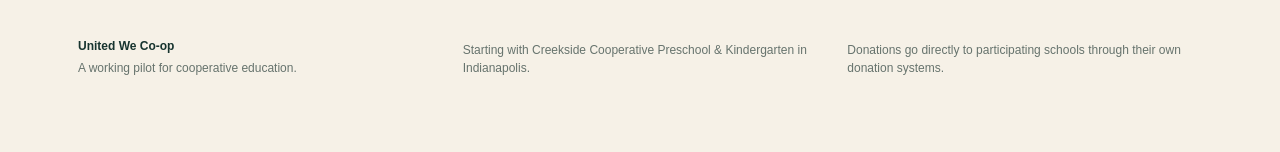
==== commit 13e9e00b: "Clarify value proposition and donation loop" ====
--- a/index.html
+++ b/index.html
@@ -3,9 +3,9 @@
 <head>
   <meta charset="utf-8">
   <meta name="viewport" content="width=device-width,initial-scale=1">
-  <meta name="description" content="United We Co-op is a shared knowledge and fundraising network for cooperative education. Learn from people doing the work, then fund the schools making it possible.">
+  <meta name="description" content="United We Co-op helps cooperative schools and families learn from each other, share practical know-how, and support the schools doing the sharing.">
   <meta name="theme-color" content="#f4efe5">
-  <title>United We Co-op — Knowledge shared. Schools funded.</title>
+  <title>United We Co-op — Learn together. Support each other.</title>
   <link rel="stylesheet" href="/styles.css">
   <script defer src="/app.js"></script>
 </head>
@@ -14,163 +14,137 @@
   <header class="site-header">
     <a class="brand" href="/" aria-label="United We Co-op home">
       <span class="brand-mark" aria-hidden="true">U</span>
-      <span><strong>United We Co-op</strong><small>knowledge shared · schools funded</small></span>
+      <span><strong>United We Co-op</strong><small>learn together · support each other</small></span>
     </a>
     <nav class="nav" aria-label="Primary">
+      <a href="#for-you">Who it's for</a>
       <a href="#how">How it works</a>
-      <a href="#live">Live sessions</a>
-      <a href="#network">Network</a>
-      <a href="/schools/creekside.html">Creekside</a>
+      <a href="#creekside">Creekside pilot</a>
     </nav>
-    <a class="button button-small" href="mailto:fundraising@northeastcooperative.org?subject=United%20We%20Co-op%20pilot">Join the pilot</a>
+    <a class="button button-small" href="https://www.paypal.com/donate/?hosted_button_id=DT3FKRWT46ZMU" target="_blank" rel="noopener">Support Creekside</a>
   </header>
 
   <main id="main">
     <section class="hero section">
-      <div class="eyebrow">A shared engine for cooperative education</div>
+      <div class="eyebrow">Shared knowledge for cooperative education</div>
       <div class="hero-grid">
         <div>
-          <h1>What if the knowledge that runs one co-op could help fund the next?</h1>
-          <p class="lede">United We Co-op turns the everyday expertise inside parent-run schools into free live learning, durable resources, and direct support for the schools sharing what they know.</p>
+          <h1>A place for co-ops to learn from each other — and support the schools doing the work.</h1>
+          <p class="lede">If you run a co-op, want to make one work better, or are wondering how to start one, United We Co-op connects you with practical knowledge from people already doing it.</p>
           <div class="hero-actions">
-            <a class="button" href="/events/how-a-coop-runs.html">See the pilot event</a>
-            <a class="text-link" href="#how">See the model <span aria-hidden="true">→</span></a>
+            <a class="button" href="/events/how-a-coop-runs.html">Explore the Creekside pilot</a>
+            <a class="text-link" href="#how">See how it works <span aria-hidden="true">→</span></a>
           </div>
           <div class="trust-row" aria-label="Pilot principles">
-            <span>Free to learn</span><span>Direct-to-school giving</span><span>No platform cut in V1</span>
+            <span>Free to learn</span><span>Practical, real-world help</span><span>Donations go directly to schools</span>
           </div>
         </div>
+
         <aside class="hero-card" aria-label="The United We Co-op loop">
-          <div class="loop-label">THE LOOP</div>
+          <div class="loop-label">THE IDEA</div>
           <ol class="loop">
-            <li><b>1</b><span><strong>Share</strong> a role, lesson, or hard-won playbook.</span></li>
-            <li><b>2</b><span><strong>Gather</strong> people around a useful live office hour.</span></li>
-            <li><b>3</b><span><strong>Fund</strong> a real need at the school doing the sharing.</span></li>
-            <li><b>4</b><span><strong>Reuse</strong> the recording and resource so the value keeps compounding.</span></li>
+            <li><b>1</b><span>A co-op shares something useful.</span></li>
+            <li><b>2</b><span>Other families and schools learn from it.</span></li>
+            <li><b>3</b><span>The host school gets the spotlight.</span></li>
+            <li><b>4</b><span>If it helped you, you can support them directly.</span></li>
           </ol>
-          <p class="loop-note">One event is useful. A thousand connected co-ops become infrastructure.</p>
+          <p class="loop-note">Learn for free. Share what works. Support the people who helped.</p>
         </aside>
       </div>
     </section>
 
     <section class="signal-strip" aria-label="Core promise">
-      <p><strong>Not another fundraiser.</strong> A network that makes fundraising the by-product of being useful.</p>
+      <p><strong>The goal is simple:</strong> fewer co-ops reinventing the wheel, and more support flowing between the people keeping them alive.</p>
     </section>
 
-    <section id="live" class="section">
+    <section id="for-you" class="section">
       <div class="section-heading">
         <div>
-          <div class="eyebrow">Pilot · Indianapolis, Indiana</div>
-          <h2>Start with one useful room.</h2>
+          <div class="eyebrow">Who this is for</div>
+          <h2>You do not have to already know how a co-op works.</h2>
         </div>
-        <p>Creekside can prove the mechanic before anyone builds accounts, marketplaces, or a giant platform.</p>
+      </div>
+      <div class="role-grid">
+        <article><span>01</span><h3>Already in a co-op</h3><p>Learn how other schools handle boards, family jobs, fundraising, enrollment, handoffs, technology, and the everyday problems that make co-ops hard to run.</p></article>
+        <article><span>02</span><h3>Trying to improve one</h3><p>Find real examples, live conversations, and reusable ideas instead of rebuilding every process from scratch.</p></article>
+        <article><span>03</span><h3>Thinking about starting one</h3><p>Hear directly from people doing the work and understand what cooperative education actually looks like before you take the leap.</p></article>
+      </div>
+    </section>
+
+    <section id="how" class="section section-tint">
+      <div class="section-heading narrow">
+        <div>
+          <div class="eyebrow">How it works</div>
+          <h2>One co-op shares. Everybody gets stronger.</h2>
+        </div>
+      </div>
+      <div class="steps-grid">
+        <article><span class="step-no">01</span><h3>Share</h3><p>A teacher, parent, board member, treasurer, fundraiser, or volunteer hosts a useful conversation or shares a resource.</p></article>
+        <article><span class="step-no">02</span><h3>Learn</h3><p>People discover it because they have the same question or problem — not because they already know that school.</p></article>
+        <article><span class="step-no">03</span><h3>Keep it</h3><p>The recording, template, or notes stay available so the next person does not have to start from zero.</p></article>
+        <article><span class="step-no">04</span><h3>Give back</h3><p>If the school helped you, support them directly. No pooled fund and no platform cut in this pilot.</p></article>
+      </div>
+    </section>
+
+    <section id="creekside" class="section">
+      <div class="section-heading">
+        <div>
+          <div class="eyebrow">The first pilot · Creekside</div>
+          <h2>Start with one school and prove the loop.</h2>
+        </div>
+        <p>Creekside Cooperative Preschool &amp; Kindergarten is the first real-world test: share useful knowledge, help more people find it, and see whether support follows.</p>
       </div>
 
       <article class="event-feature">
         <div class="event-main">
           <div class="pill">Pilot office hour</div>
-          <p class="event-meta">Live Q&amp;A · 30 interactive seats · recording remains open to everyone</p>
+          <p class="event-meta">Practical conversation · reusable resource · open learning</p>
           <h3>How a parent-run school actually works</h3>
-          <p>Board handoffs, family jobs, classroom participation, fundraising, parent education, technology, and the things nobody tells you until you are already doing them.</p>
+          <p>Board handoffs, family jobs, classroom participation, fundraising, parent education, technology, and the things people usually learn only after they are already responsible for them.</p>
           <div class="event-actions">
-            <a class="button" href="/events/how-a-coop-runs.html">Open event page</a>
-            <a class="button button-ghost" href="mailto:fundraising@northeastcooperative.org?subject=Reserve%20a%20seat%20-%20United%20We%20Co-op%20pilot&body=Hi%20Creekside%20team%2C%0A%0AI%27d%20like%20to%20join%20the%20pilot%20United%20We%20Co-op%20office%20hour.%0A%0AName%3A%0ACo-op%20or%20school%20(if%20applicable)%3A%0ARole%3A%0A">Request a live seat</a>
+            <a class="button" href="/events/how-a-coop-runs.html">See the pilot event</a>
+            <a class="button button-ghost" href="/schools/creekside.html">Meet Creekside</a>
           </div>
         </div>
+
         <div class="fund-card">
-          <span class="fund-label">Featured school</span>
-          <h3>Creekside Cooperative Preschool &amp; Kindergarten</h3>
-          <p>Parent-run since 1955. Current donations support operating needs, classroom experiences, teacher and family education, facilities, curriculum, and scholarships.</p>
+          <span class="fund-label">Why support Creekside?</span>
+          <h3>Because the school is contributing first.</h3>
+          <p>Creekside is putting its experience on the table so other co-ops and families can learn from it. A donation supports Creekside itself while this pilot tests a bigger idea: useful contribution can create attention, connection, and reciprocal support between co-ops.</p>
           <div class="fund-divider"></div>
-          <p class="fund-prompt"><strong>Learn something useful?</strong><br>Help the school that shared it.</p>
+          <p class="fund-prompt"><strong>If Creekside helped you, help Creekside.</strong></p>
           <a class="button button-full" href="https://www.paypal.com/donate/?hosted_button_id=DT3FKRWT46ZMU" target="_blank" rel="noopener">Donate directly to Creekside</a>
           <a class="quiet-link" href="https://creeksidecoop.org/fundraising/" target="_blank" rel="noopener">See every way to give ↗</a>
-          <small>Funds go to Creekside's existing donation account. United We Co-op does not receive or redistribute the donation.</small>
+          <small>Your gift goes through Creekside's existing donation system. United We Co-op does not receive or redistribute it.</small>
         </div>
       </article>
     </section>
 
-    <section id="how" class="section section-tint">
-      <div class="section-heading narrow">
+    <section class="section section-tint">
+      <div class="section-heading">
         <div>
-          <div class="eyebrow">The scalable mechanic</div>
-          <h2>Contribution earns attention. Attention can become support.</h2>
+          <div class="eyebrow">If this works</div>
+          <h2>Every co-op can teach something — and every co-op can benefit.</h2>
         </div>
       </div>
-      <div class="steps-grid">
-        <article><span class="step-no">01</span><h3>A co-op contributes</h3><p>A treasurer, teacher, webmaster, board member, fundraiser, or parent volunteer hosts a practical session.</p></article>
-        <article><span class="step-no">02</span><h3>The network distributes</h3><p>People discover the session by role and problem—not because they already know that school.</p></article>
-        <article><span class="step-no">03</span><h3>The school is featured</h3><p>The event page pairs useful content with one transparent school need and a direct donation link.</p></article>
-        <article><span class="step-no">04</span><h3>The value stays alive</h3><p>The recording, templates, and discussion become a searchable resource that keeps pointing back to its source.</p></article>
+      <div class="role-grid">
+        <article><span>LEARN</span><h3>Stop starting from zero</h3><p>Find people who have already handled the role, problem, transition, or decision in front of you.</p></article>
+        <article><span>SHARE</span><h3>Turn experience into a resource</h3><p>Host one practical event, share one template, or explain one hard-won lesson. That is enough to help another school.</p></article>
+        <article><span>SUPPORT</span><h3>Let generosity follow usefulness</h3><p>When another co-op saves you time, gives you an idea, or helps your family, you have a direct way to support the school that contributed.</p></article>
       </div>
-      <div class="principle">
-        <span>THE FAIRNESS RULE</span>
-        <p>Schools do not need the biggest social following to benefit. The network rotates featured schools and rewards useful contribution, so attention can move toward the people doing the work.</p>
-      </div>
-    </section>
-
-    <section class="section">
-      <div class="section-heading">
-        <div><div class="eyebrow">Role rooms</div><h2>Nobody should inherit a co-op job from zero.</h2></div>
-        <p>Each role can become an ongoing room: live office hours, recordings, templates, handoff notes, and peers who have already solved the problem.</p>
-      </div>
-      <div class="role-grid">
-        <article><span>01</span><h3>Board &amp; governance</h3><p>Bylaws, transitions, decision-making, annual rhythms.</p></article>
-        <article><span>02</span><h3>Treasurer &amp; finance</h3><p>Budgets, tuition models, reporting, nonprofit operations.</p></article>
-        <article><span>03</span><h3>Fundraising</h3><p>Campaigns, sponsorships, grants, what actually converted.</p></article>
-        <article><span>04</span><h3>Membership</h3><p>Tours, enrollment, retention, waitlists, onboarding.</p></article>
-        <article><span>05</span><h3>Parent participation</h3><p>Training, classroom roles, scheduling, healthy expectations.</p></article>
-        <article><span>06</span><h3>Digital &amp; communications</h3><p>Websites, forms, handoffs, accessibility, social, tooling.</p></article>
-      </div>
-    </section>
-
-    <section id="network" class="section network-section">
-      <div class="network-copy">
-        <div class="eyebrow">Built to connect, not replace</div>
-        <h2>The network can sit between the organizations and tools co-ops already trust.</h2>
-        <p>V1 is intentionally light: no member accounts, no central wallet, no replacement school-management system. Verified school pages are published manually; events can use the host's existing video and registration tools; donations route directly to the recipient school.</p>
-        <a class="text-link" href="mailto:fundraising@northeastcooperative.org?subject=United%20We%20Co-op%20network%20conversation">Bring another co-op into the pilot →</a>
-      </div>
-      <div class="network-map" aria-label="Organizations in the current cooperative education landscape">
-        <div class="network-node primary-node"><strong>United We Co-op</strong><small>shared knowledge + discovery + fundraising layer</small></div>
-        <a class="network-node" href="https://creeksidecoop.org/" target="_blank" rel="noopener"><strong>Creekside</strong><small>pilot school · ICPC member</small></a>
-        <a class="network-node" href="https://indianapreschoolcoops.org/" target="_blank" rel="noopener"><strong>ICPC</strong><small>Indiana cooperative school network</small></a>
-        <a class="network-node" href="https://www.preschools.coop/" target="_blank" rel="noopener"><strong>PCPI</strong><small>international parent co-op network</small></a>
-        <a class="network-node" href="https://www.jovial.org/" target="_blank" rel="noopener"><strong>Jovial</strong><small>existing school operations infrastructure</small></a>
-      </div>
-      <p class="network-disclaimer">These organizations are shown as part of the existing ecosystem. United We Co-op is a pilot concept and does not claim partnership or endorsement.</p>
-    </section>
-
-    <section class="section section-tint">
-      <div class="section-heading">
-        <div><div class="eyebrow">What scale looks like</div><h2>Thousands of co-ops do not mean thousands of competing fundraisers.</h2></div>
-      </div>
-      <div class="scale-grid">
-        <article><strong>Live layer</strong><p>A rotating calendar of specific, role-based conversations. The scarce thing is interaction—not information.</p></article>
-        <article><strong>Library layer</strong><p>Every session becomes durable public knowledge. Search once, learn from many schools.</p></article>
-        <article><strong>Funding layer</strong><p>Each session spotlights one or more verified schools. Donors choose where their support goes.</p></article>
-        <article><strong>Sponsor layer</strong><p>Later, values-aligned sponsors can underwrite a role track or match a round of school needs without owning the network.</p></article>
-      </div>
-      <div class="big-line">The product is not the webinar. <em>The product is continuity across co-ops.</em></div>
-    </section>
-
-    <section class="section faq-section">
-      <div><div class="eyebrow">The obvious questions</div><h2>Keep the first version honest.</h2></div>
-      <div class="faq-list">
-        <details open><summary>Who handles the money?</summary><p>The school receiving the donation. United We Co-op links to each school's existing processor. V1 never pools or redistributes charitable funds.</p></details>
-        <details><summary>Do people have to donate to learn?</summary><p>No. Live participation can be capacity-limited, but knowledge stays accessible. Giving is a direct invitation: if the resource helped you, help the school that produced it.</p></details>
-        <details><summary>Why repeat live sessions?</summary><p>Because people, rules, tools, and problems change. Live rooms create new questions and relationships; the library captures the durable parts. Repetition is how the network stays current.</p></details>
-        <details><summary>What happens when there are hundreds of schools?</summary><p>Discovery becomes role- and problem-based. Schools take turns in featured rounds, co-host sessions, and contribute resources. The network can later add matching sponsors and regional or topic-based cohorts.</p></details>
-        <details><summary>Does this replace Jovial or our school website?</summary><p>No. Not in V1. It is a shared discovery, learning, and fundraising layer. Administrative software can remain exactly where it is until users prove a reason to change it.</p></details>
-      </div>
+      <div class="big-line">The platform is not the point. <em>Co-ops helping co-ops is.</em></div>
     </section>
 
     <section class="section closing">
       <div class="closing-card">
-        <div><div class="eyebrow">Pilot with us</div><h2>One co-op shares. The whole network gets stronger.</h2><p>Start with one room, one useful artifact, and one real school need. Then see whether the loop deserves to grow.</p></div>
+        <div>
+          <div class="eyebrow">Start here</div>
+          <h2>Learn from Creekside. Then imagine what your co-op could share.</h2>
+          <p>The pilot only needs to answer one question: does making co-op knowledge easier to share make the whole network stronger?</p>
+        </div>
         <div class="closing-actions">
           <a class="button" href="/events/how-a-coop-runs.html">Explore the pilot</a>
-          <a class="button button-ghost" href="mailto:fundraising@northeastcooperative.org?subject=United%20We%20Co-op%20pilot">Talk to Creekside</a>
+          <a class="button button-ghost" href="mailto:fundraising@northeastcooperative.org?subject=United%20We%20Co-op%20pilot">Bring your co-op in</a>
         </div>
       </div>
     </section>
@@ -178,8 +152,8 @@
 
   <footer class="site-footer">
     <div><strong>United We Co-op</strong><p>A working pilot for cooperative education.</p></div>
-    <div><p>Founded as a Creekside-led experiment in Indianapolis.</p><p>Working name · unitedwecoop.com</p></div>
-    <div><p>Donation eligibility and tax treatment are determined by each recipient organization.</p></div>
+    <div><p>Starting with Creekside Cooperative Preschool &amp; Kindergarten in Indianapolis.</p></div>
+    <div><p>Donations go directly to participating schools through their own donation systems.</p></div>
   </footer>
 </body>
-</html>+</html>
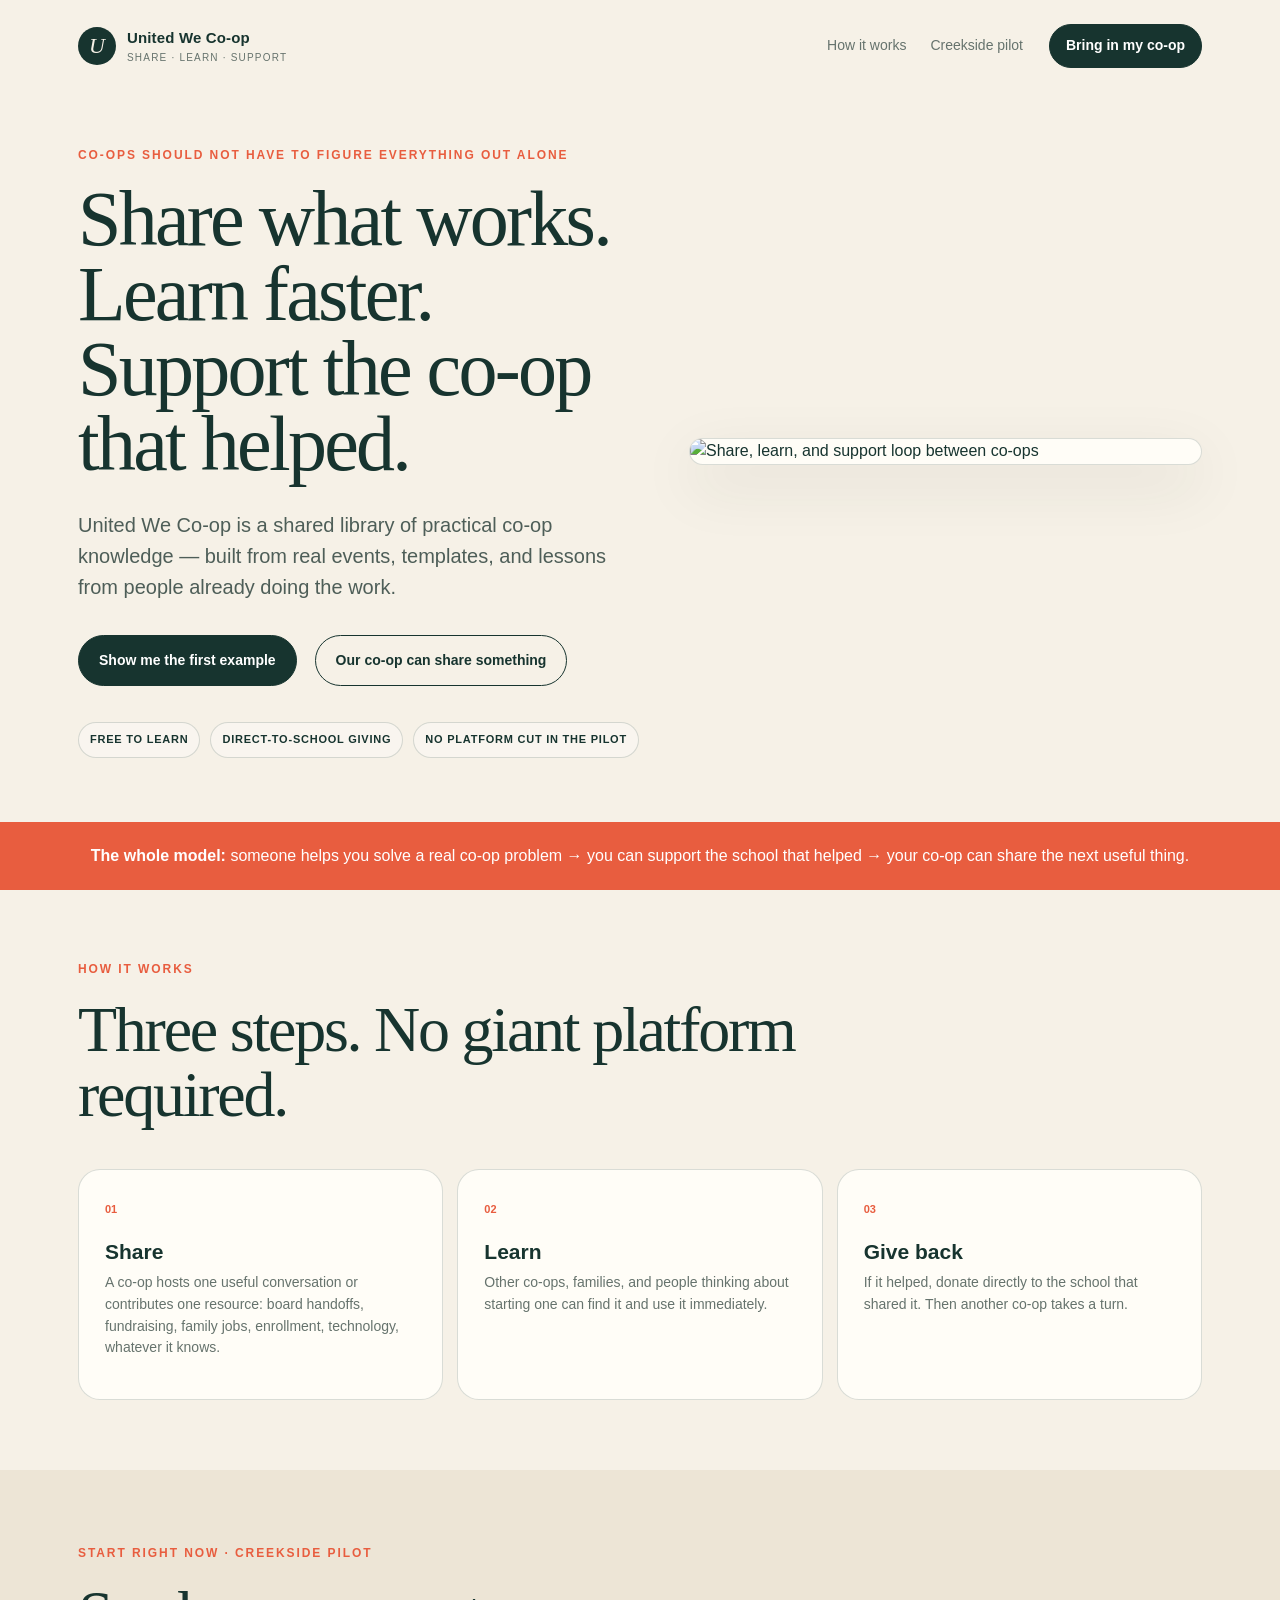
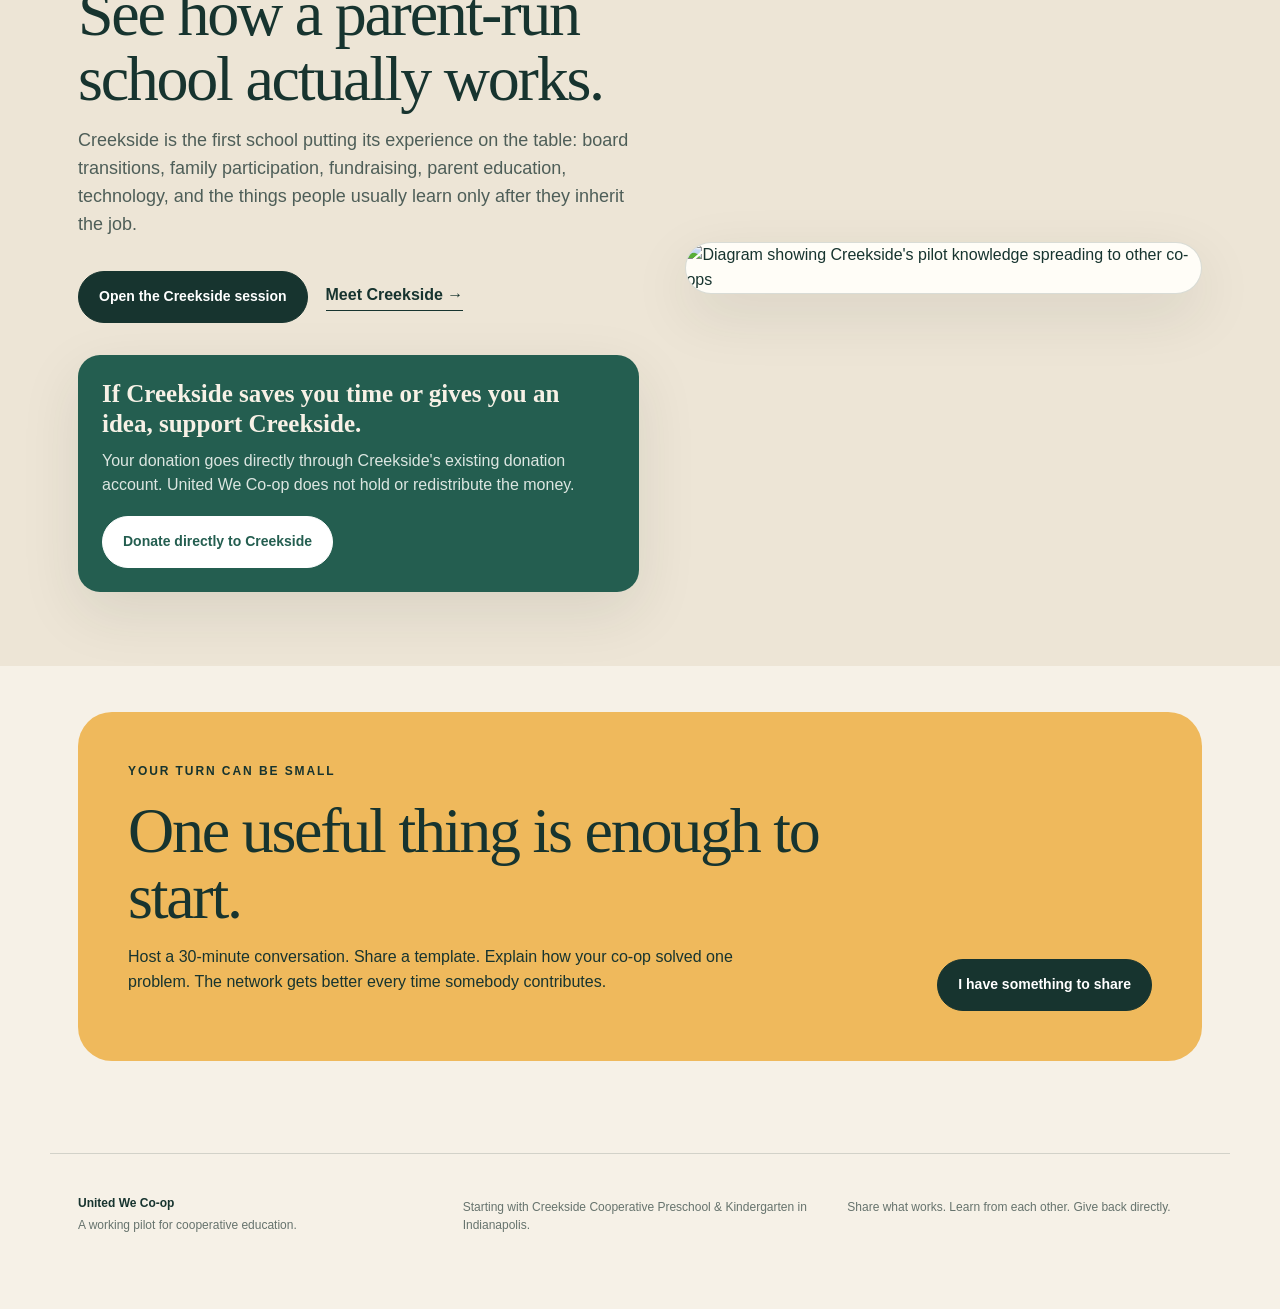
==== commit 559c6290: "Tighten launch messaging and add context visuals" ====
--- a/index.html
+++ b/index.html
@@ -3,148 +3,90 @@
 <head>
   <meta charset="utf-8">
   <meta name="viewport" content="width=device-width,initial-scale=1">
-  <meta name="description" content="United We Co-op helps cooperative schools and families learn from each other, share practical know-how, and support the schools doing the sharing.">
+  <meta name="description" content="United We Co-op helps co-ops share what works, learn from each other, and support the schools doing the sharing.">
   <meta name="theme-color" content="#f4efe5">
-  <title>United We Co-op — Learn together. Support each other.</title>
+  <title>United We Co-op — Share what works. Learn faster. Give back.</title>
   <link rel="stylesheet" href="/styles.css">
-  <script defer src="/app.js"></script>
 </head>
 <body>
   <a class="skip-link" href="#main">Skip to content</a>
   <header class="site-header">
     <a class="brand" href="/" aria-label="United We Co-op home">
       <span class="brand-mark" aria-hidden="true">U</span>
-      <span><strong>United We Co-op</strong><small>learn together · support each other</small></span>
+      <span><strong>United We Co-op</strong><small>share · learn · support</small></span>
     </a>
     <nav class="nav" aria-label="Primary">
-      <a href="#for-you">Who it's for</a>
       <a href="#how">How it works</a>
       <a href="#creekside">Creekside pilot</a>
     </nav>
-    <a class="button button-small" href="https://www.paypal.com/donate/?hosted_button_id=DT3FKRWT46ZMU" target="_blank" rel="noopener">Support Creekside</a>
+    <a class="button button-small" href="mailto:fundraising@northeastcooperative.org?subject=I%20want%20to%20join%20United%20We%20Co-op">Bring in my co-op</a>
   </header>
 
   <main id="main">
-    <section class="hero section">
-      <div class="eyebrow">Shared knowledge for cooperative education</div>
+    <section class="hero section hero-tight">
       <div class="hero-grid">
         <div>
-          <h1>A place for co-ops to learn from each other — and support the schools doing the work.</h1>
-          <p class="lede">If you run a co-op, want to make one work better, or are wondering how to start one, United We Co-op connects you with practical knowledge from people already doing it.</p>
+          <div class="eyebrow">Co-ops should not have to figure everything out alone</div>
+          <h1>Share what works. Learn faster. Support the co-op that helped.</h1>
+          <p class="lede">United We Co-op is a shared library of practical co-op knowledge — built from real events, templates, and lessons from people already doing the work.</p>
           <div class="hero-actions">
-            <a class="button" href="/events/how-a-coop-runs.html">Explore the Creekside pilot</a>
-            <a class="text-link" href="#how">See how it works <span aria-hidden="true">→</span></a>
+            <a class="button" href="/events/how-a-coop-runs.html">Show me the first example</a>
+            <a class="button button-ghost" href="mailto:fundraising@northeastcooperative.org?subject=I%20have%20something%20our%20co-op%20could%20share">Our co-op can share something</a>
           </div>
-          <div class="trust-row" aria-label="Pilot principles">
-            <span>Free to learn</span><span>Practical, real-world help</span><span>Donations go directly to schools</span>
-          </div>
+          <div class="trust-row"><span>Free to learn</span><span>Direct-to-school giving</span><span>No platform cut in the pilot</span></div>
         </div>
-
-        <aside class="hero-card" aria-label="The United We Co-op loop">
-          <div class="loop-label">THE IDEA</div>
-          <ol class="loop">
-            <li><b>1</b><span>A co-op shares something useful.</span></li>
-            <li><b>2</b><span>Other families and schools learn from it.</span></li>
-            <li><b>3</b><span>The host school gets the spotlight.</span></li>
-            <li><b>4</b><span>If it helped you, you can support them directly.</span></li>
-          </ol>
-          <p class="loop-note">Learn for free. Share what works. Support the people who helped.</p>
-        </aside>
+        <figure class="hero-visual">
+          <img src="/assets/coop-loop.svg" alt="Share, learn, and support loop between co-ops">
+        </figure>
       </div>
     </section>
 
-    <section class="signal-strip" aria-label="Core promise">
-      <p><strong>The goal is simple:</strong> fewer co-ops reinventing the wheel, and more support flowing between the people keeping them alive.</p>
+    <section class="signal-strip">
+      <p><strong>The whole model:</strong> someone helps you solve a real co-op problem → you can support the school that helped → your co-op can share the next useful thing.</p>
     </section>
 
-    <section id="for-you" class="section">
-      <div class="section-heading">
-        <div>
-          <div class="eyebrow">Who this is for</div>
-          <h2>You do not have to already know how a co-op works.</h2>
-        </div>
+    <section id="how" class="section compact-section">
+      <div class="section-heading narrow">
+        <div><div class="eyebrow">How it works</div><h2>Three steps. No giant platform required.</h2></div>
       </div>
-      <div class="role-grid">
-        <article><span>01</span><h3>Already in a co-op</h3><p>Learn how other schools handle boards, family jobs, fundraising, enrollment, handoffs, technology, and the everyday problems that make co-ops hard to run.</p></article>
-        <article><span>02</span><h3>Trying to improve one</h3><p>Find real examples, live conversations, and reusable ideas instead of rebuilding every process from scratch.</p></article>
-        <article><span>03</span><h3>Thinking about starting one</h3><p>Hear directly from people doing the work and understand what cooperative education actually looks like before you take the leap.</p></article>
+      <div class="role-grid quick-paths">
+        <article><span>01</span><h3>Share</h3><p>A co-op hosts one useful conversation or contributes one resource: board handoffs, fundraising, family jobs, enrollment, technology, whatever it knows.</p></article>
+        <article><span>02</span><h3>Learn</h3><p>Other co-ops, families, and people thinking about starting one can find it and use it immediately.</p></article>
+        <article><span>03</span><h3>Give back</h3><p>If it helped, donate directly to the school that shared it. Then another co-op takes a turn.</p></article>
       </div>
     </section>
 
-    <section id="how" class="section section-tint">
-      <div class="section-heading narrow">
+    <section id="creekside" class="section section-tint pilot-section">
+      <div class="pilot-grid">
         <div>
-          <div class="eyebrow">How it works</div>
-          <h2>One co-op shares. Everybody gets stronger.</h2>
+          <div class="eyebrow">Start right now · Creekside pilot</div>
+          <h2>See how a parent-run school actually works.</h2>
+          <p class="lede small-lede">Creekside is the first school putting its experience on the table: board transitions, family participation, fundraising, parent education, technology, and the things people usually learn only after they inherit the job.</p>
+          <div class="hero-actions">
+            <a class="button" href="/events/how-a-coop-runs.html">Open the Creekside session</a>
+            <a class="text-link" href="/schools/creekside.html">Meet Creekside →</a>
+          </div>
+          <div class="give-box">
+            <strong>If Creekside saves you time or gives you an idea, support Creekside.</strong>
+            <p>Your donation goes directly through Creekside's existing donation account. United We Co-op does not hold or redistribute the money.</p>
+            <a class="button" href="https://www.paypal.com/donate/?hosted_button_id=DT3FKRWT46ZMU" target="_blank" rel="noopener">Donate directly to Creekside</a>
+          </div>
         </div>
-      </div>
-      <div class="steps-grid">
-        <article><span class="step-no">01</span><h3>Share</h3><p>A teacher, parent, board member, treasurer, fundraiser, or volunteer hosts a useful conversation or shares a resource.</p></article>
-        <article><span class="step-no">02</span><h3>Learn</h3><p>People discover it because they have the same question or problem — not because they already know that school.</p></article>
-        <article><span class="step-no">03</span><h3>Keep it</h3><p>The recording, template, or notes stay available so the next person does not have to start from zero.</p></article>
-        <article><span class="step-no">04</span><h3>Give back</h3><p>If the school helped you, support them directly. No pooled fund and no platform cut in this pilot.</p></article>
+        <figure class="context-art">
+          <img src="/assets/creekside-pilot.svg" alt="Diagram showing Creekside's pilot knowledge spreading to other co-ops">
+        </figure>
       </div>
     </section>
 
-    <section id="creekside" class="section">
-      <div class="section-heading">
-        <div>
-          <div class="eyebrow">The first pilot · Creekside</div>
-          <h2>Start with one school and prove the loop.</h2>
-        </div>
-        <p>Creekside Cooperative Preschool &amp; Kindergarten is the first real-world test: share useful knowledge, help more people find it, and see whether support follows.</p>
-      </div>
-
-      <article class="event-feature">
-        <div class="event-main">
-          <div class="pill">Pilot office hour</div>
-          <p class="event-meta">Practical conversation · reusable resource · open learning</p>
-          <h3>How a parent-run school actually works</h3>
-          <p>Board handoffs, family jobs, classroom participation, fundraising, parent education, technology, and the things people usually learn only after they are already responsible for them.</p>
-          <div class="event-actions">
-            <a class="button" href="/events/how-a-coop-runs.html">See the pilot event</a>
-            <a class="button button-ghost" href="/schools/creekside.html">Meet Creekside</a>
-          </div>
-        </div>
-
-        <div class="fund-card">
-          <span class="fund-label">Why support Creekside?</span>
-          <h3>Because the school is contributing first.</h3>
-          <p>Creekside is putting its experience on the table so other co-ops and families can learn from it. A donation supports Creekside itself while this pilot tests a bigger idea: useful contribution can create attention, connection, and reciprocal support between co-ops.</p>
-          <div class="fund-divider"></div>
-          <p class="fund-prompt"><strong>If Creekside helped you, help Creekside.</strong></p>
-          <a class="button button-full" href="https://www.paypal.com/donate/?hosted_button_id=DT3FKRWT46ZMU" target="_blank" rel="noopener">Donate directly to Creekside</a>
-          <a class="quiet-link" href="https://creeksidecoop.org/fundraising/" target="_blank" rel="noopener">See every way to give ↗</a>
-          <small>Your gift goes through Creekside's existing donation system. United We Co-op does not receive or redistribute it.</small>
-        </div>
-      </article>
-    </section>
-
-    <section class="section section-tint">
-      <div class="section-heading">
-        <div>
-          <div class="eyebrow">If this works</div>
-          <h2>Every co-op can teach something — and every co-op can benefit.</h2>
-        </div>
-      </div>
-      <div class="role-grid">
-        <article><span>LEARN</span><h3>Stop starting from zero</h3><p>Find people who have already handled the role, problem, transition, or decision in front of you.</p></article>
-        <article><span>SHARE</span><h3>Turn experience into a resource</h3><p>Host one practical event, share one template, or explain one hard-won lesson. That is enough to help another school.</p></article>
-        <article><span>SUPPORT</span><h3>Let generosity follow usefulness</h3><p>When another co-op saves you time, gives you an idea, or helps your family, you have a direct way to support the school that contributed.</p></article>
-      </div>
-      <div class="big-line">The platform is not the point. <em>Co-ops helping co-ops is.</em></div>
-    </section>
-
-    <section class="section closing">
+    <section class="section closing compact-closing">
       <div class="closing-card">
         <div>
-          <div class="eyebrow">Start here</div>
-          <h2>Learn from Creekside. Then imagine what your co-op could share.</h2>
-          <p>The pilot only needs to answer one question: does making co-op knowledge easier to share make the whole network stronger?</p>
+          <div class="eyebrow">Your turn can be small</div>
+          <h2>One useful thing is enough to start.</h2>
+          <p>Host a 30-minute conversation. Share a template. Explain how your co-op solved one problem. The network gets better every time somebody contributes.</p>
         </div>
         <div class="closing-actions">
-          <a class="button" href="/events/how-a-coop-runs.html">Explore the pilot</a>
-          <a class="button button-ghost" href="mailto:fundraising@northeastcooperative.org?subject=United%20We%20Co-op%20pilot">Bring your co-op in</a>
+          <a class="button" href="mailto:fundraising@northeastcooperative.org?subject=I%20want%20to%20share%20something%20through%20United%20We%20Co-op">I have something to share</a>
         </div>
       </div>
     </section>
@@ -153,7 +95,7 @@
   <footer class="site-footer">
     <div><strong>United We Co-op</strong><p>A working pilot for cooperative education.</p></div>
     <div><p>Starting with Creekside Cooperative Preschool &amp; Kindergarten in Indianapolis.</p></div>
-    <div><p>Donations go directly to participating schools through their own donation systems.</p></div>
+    <div><p>Share what works. Learn from each other. Give back directly.</p></div>
   </footer>
 </body>
 </html>
--- a/styles.css
+++ b/styles.css
@@ -29,3 +29,32 @@
 .school-facts{display:grid;grid-template-columns:repeat(3,1fr);gap:12px}.school-facts div{border:1px solid var(--line);border-radius:18px;padding:18px;background:var(--card)}.school-facts strong{display:block;font-family:Georgia,serif;font-size:24px}.school-facts span{font-size:11px;color:var(--muted);text-transform:uppercase;letter-spacing:.08em}
 @media(max-width:900px){.nav{display:none}.site-header{padding:18px}.hero-grid,.event-feature,.network-section,.faq-section,.content-grid{grid-template-columns:1fr}.hero{padding-top:58px}.hero-card{transform:none}.section{padding:66px 20px}.section-tint{padding-left:20px;padding-right:20px}.section-heading{display:block}.steps-grid,.scale-grid{grid-template-columns:1fr 1fr}.role-grid{grid-template-columns:1fr 1fr}.closing-card{display:block}.site-footer{grid-template-columns:1fr}.sticky{position:static}}
 @media(max-width:600px){h1{font-size:49px}.site-header .button-small{display:none}.steps-grid,.scale-grid,.role-grid,.school-facts{grid-template-columns:1fr}.event-main,.fund-card,.closing-card{padding:28px}.event-main h3{font-size:36px}.principle{grid-template-columns:1fr}.network-map{grid-template-columns:1fr}.primary-node{grid-column:auto}.trust-row{gap:7px}}
+
+/* Focused homepage pass */
+.hero-tight{padding-top:54px;padding-bottom:64px}
+.hero-tight .hero-grid{grid-template-columns:1.05fr .95fr;gap:44px}
+.hero-tight h1{font-size:clamp(46px,6.2vw,78px);max-width:760px}
+.hero-visual,.context-art{margin:0;border-radius:30px;overflow:hidden;box-shadow:var(--shadow);border:1px solid var(--line);background:var(--card)}
+.hero-visual img,.context-art img{display:block;width:100%;height:auto}
+.compact-section{padding-top:70px;padding-bottom:70px}
+.quick-paths article{min-height:0}
+.quick-paths h3{margin-top:18px}
+.pilot-section{padding-top:74px;padding-bottom:74px}
+.pilot-grid{max-width:var(--max);margin:auto;display:grid;grid-template-columns:1fr .92fr;gap:46px;align-items:center}
+.small-lede{font-size:18px}
+.give-box{margin-top:32px;padding:24px;border-radius:22px;background:var(--green);color:#f7f1e6;box-shadow:var(--shadow)}
+.give-box strong{font-family:Georgia,serif;font-size:25px;line-height:1.2;display:block}
+.give-box p{color:#dce6e1;margin:10px 0 18px}
+.give-box .button{background:#fff;color:var(--green);border-color:#fff}
+.compact-closing{padding-top:46px}
+@media(max-width:900px){
+  .hero-tight .hero-grid,.pilot-grid{grid-template-columns:1fr}
+  .hero-visual{order:-1}
+}
+@media(max-width:600px){
+  .hero-tight{padding-top:26px}
+  .hero-tight h1{font-size:44px}
+  .hero-actions .button{width:100%}
+  .hero-visual,.context-art{border-radius:22px}
+  .signal-strip p{font-size:14px}
+}
